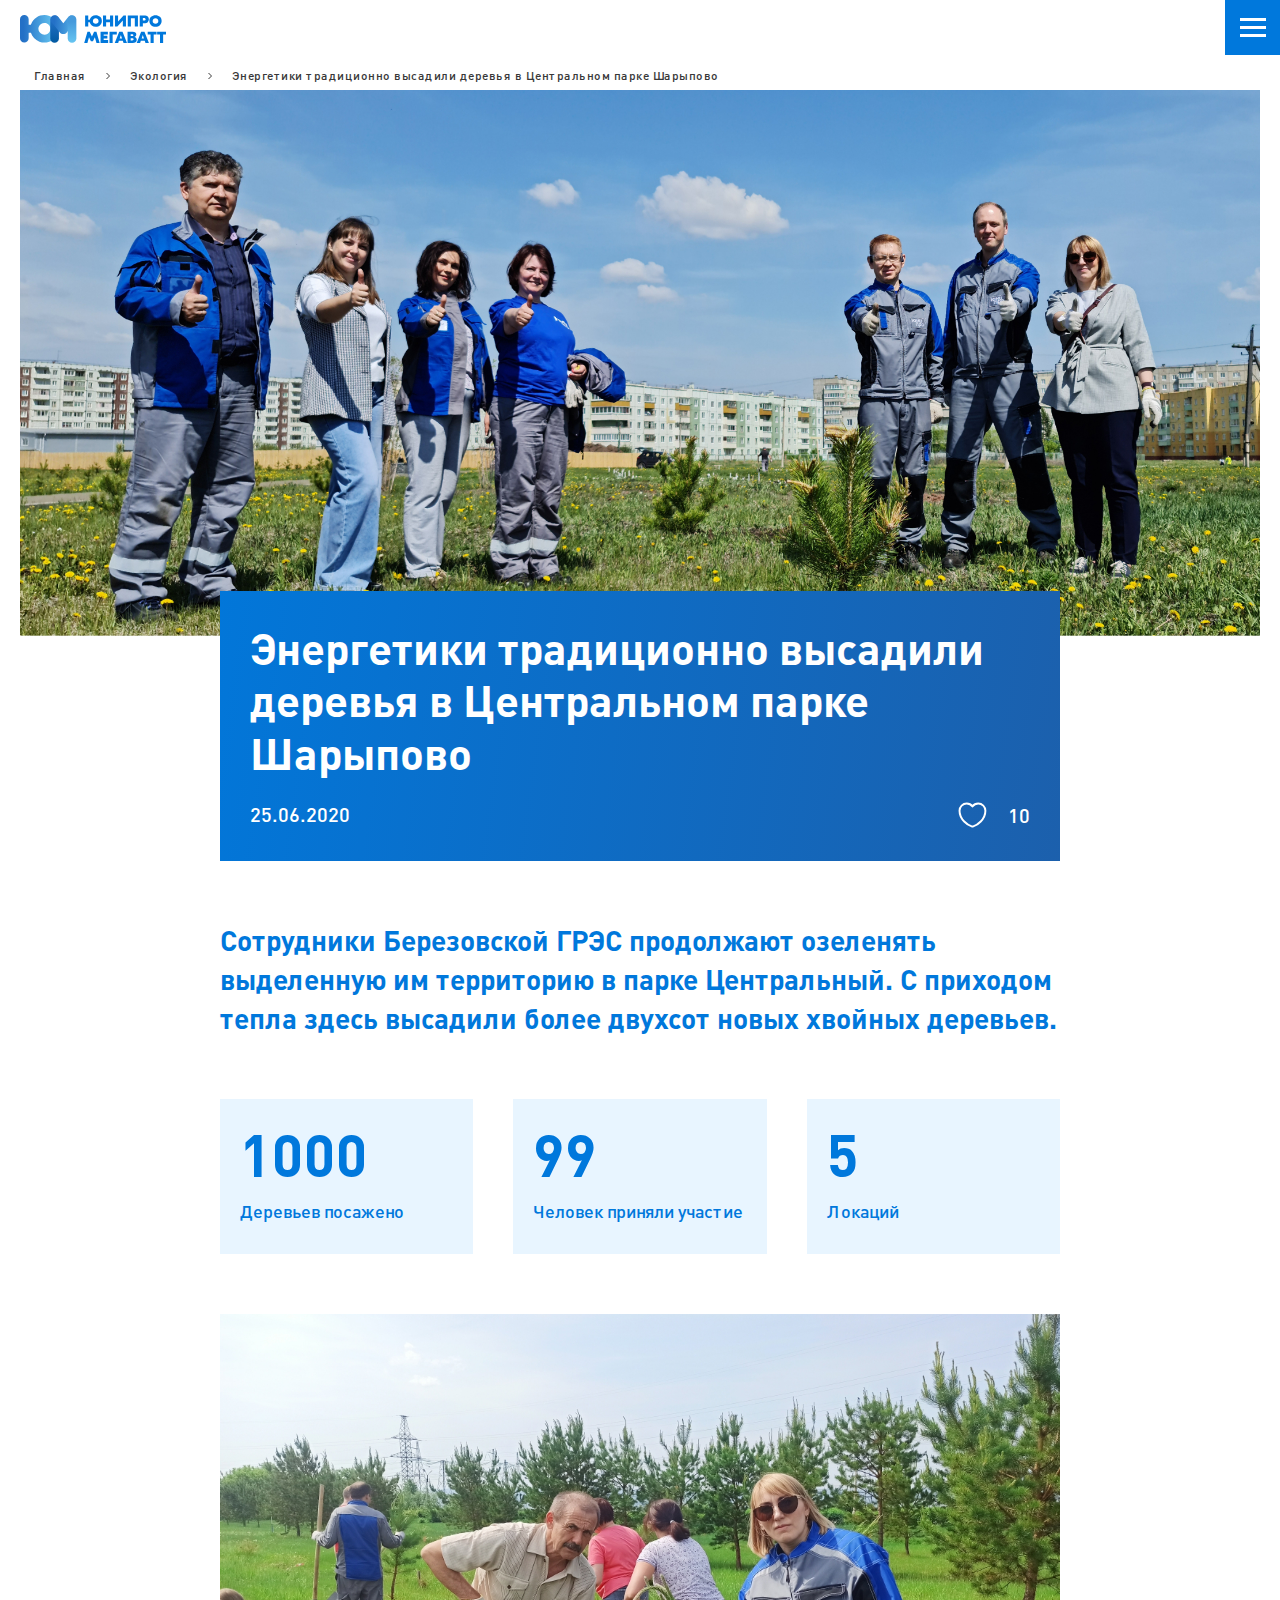
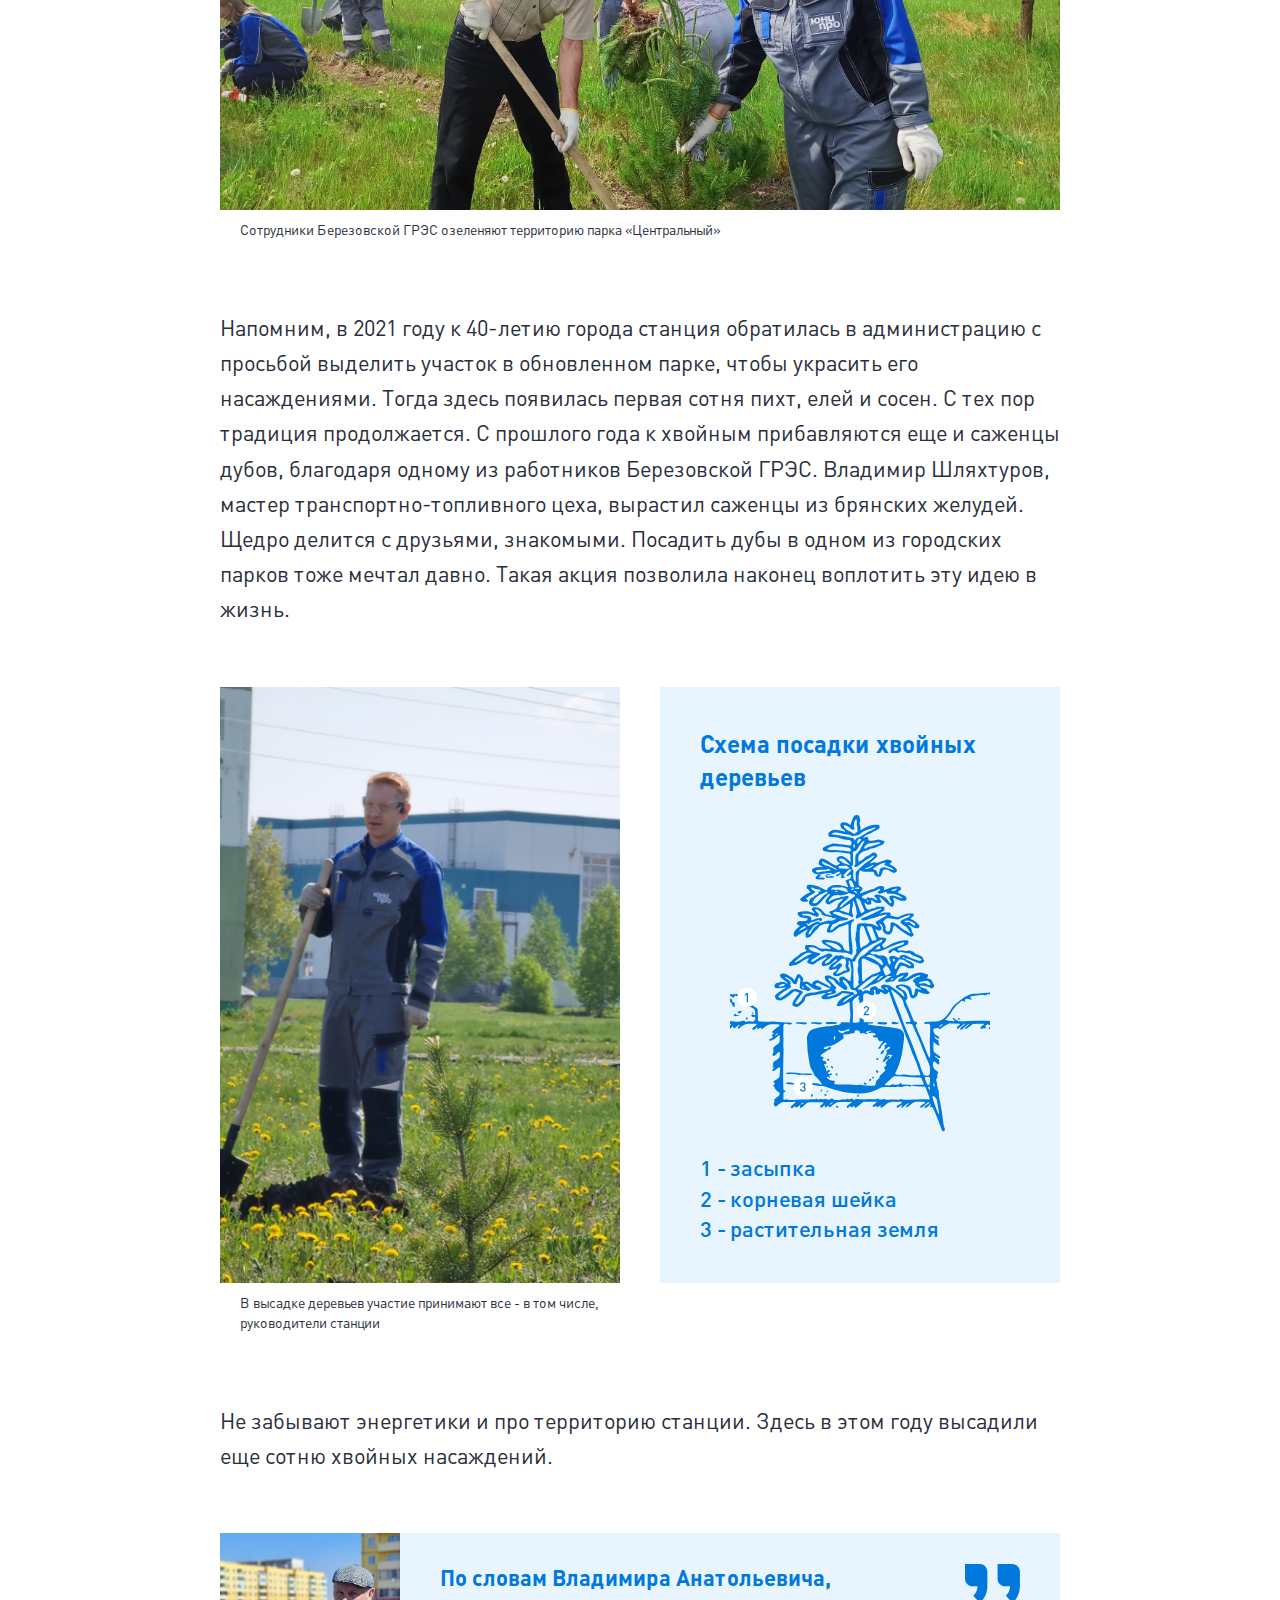
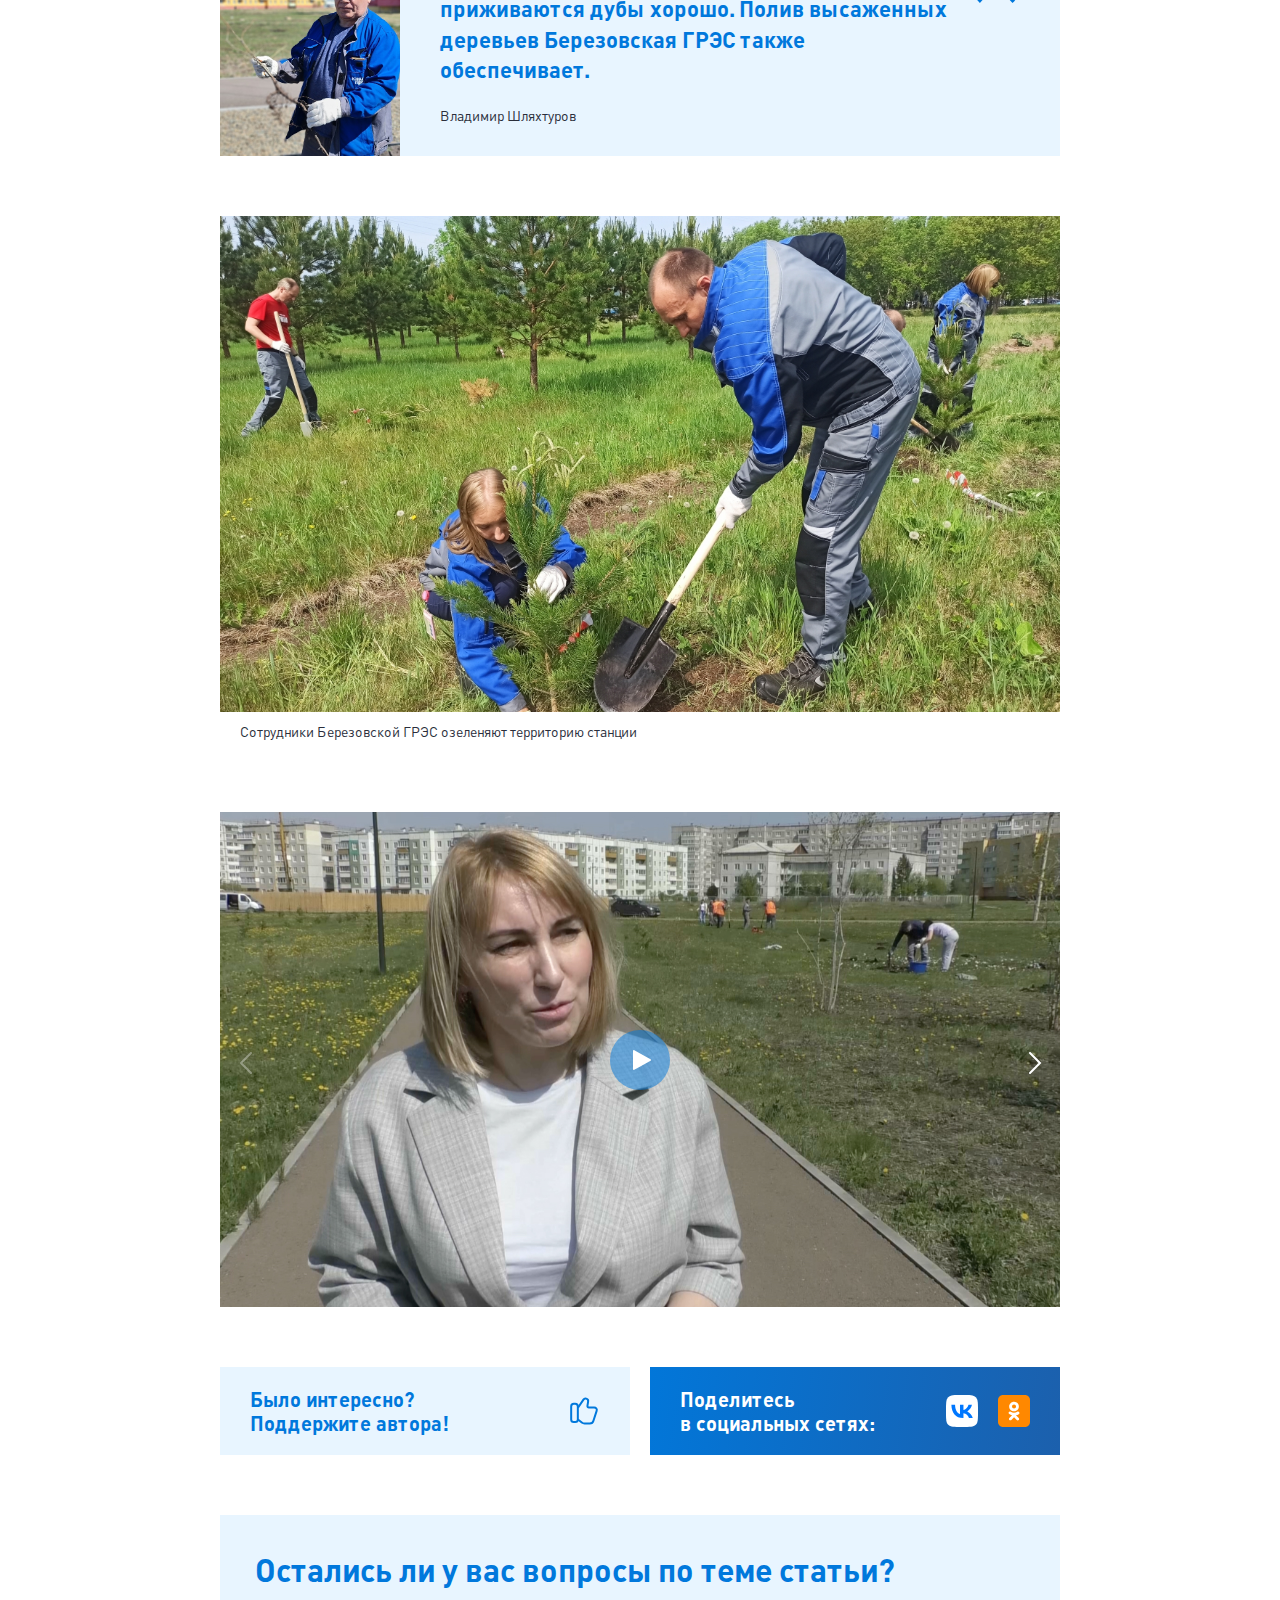
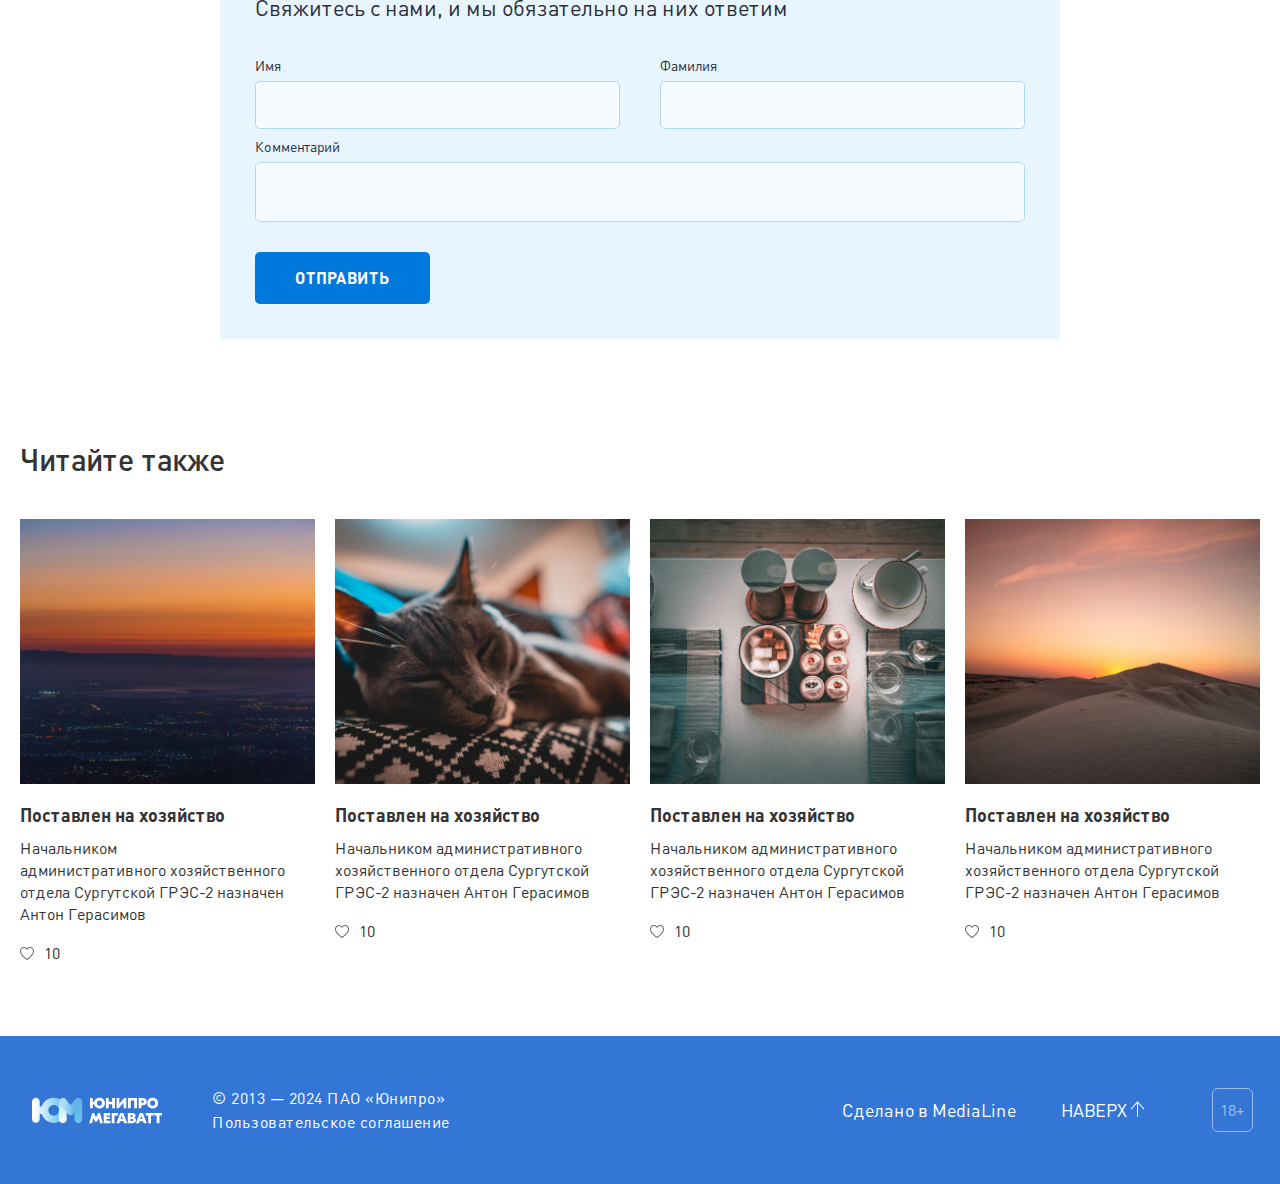
==== index_2.html @ bf5e0350 "add" ====
<!DOCTYPE html>
<html lang="ru">

<head>
    <meta charset="UTF-8">
    <meta http-equiv="X-UA-Compatible" content="IE=edge">
    <meta name="viewport" content="width=device-width, initial-scale=1.0,user-scalable=0, maximum-scale=1">
    <meta name="description" content="" />
    <meta name="keywords" content="" />
    <title>Статья</title>
    <!-- Favicons -->
    <link rel="apple-touch-icon" sizes="180x180" href="./img/favicon/apple-touch-icon.png">
    <link rel="icon" type="image/png" sizes="32x32" href="./img/favicon/favicon-32x32.png">
    <link rel="icon" type="image/png" sizes="194x194" href="./img/favicon/favicon-194x194.png">
    <link rel="icon" type="image/png" sizes="192x192" href="./img/favicon/android-chrome-192x192.png">
    <link rel="icon" type="image/png" sizes="16x16" href="./img/favicon/favicon-16x16.png">
    <link rel="manifest" href="./img/favicon/site.webmanifest">
    <link rel="mask-icon" href="./img/favicon/safari-pinned-tab.svg" color="#0078dc">
    <meta name="apple-mobile-web-app-title" content="Юни Про">
    <meta name="application-name" content="Юни Про">
    <meta name="msapplication-TileColor" content="#0078dc">
    <meta name="msapplication-TileImage" content="./img/favicon/mstile-144x144.png">
    <meta name="theme-color" content="#0078dc">

    <!-- шрифты -->
    <link rel="preload" href="./fonts/DINPro-Regular.woff2" as="font" type="font/woff2" crossorigin="anonymous">
    <link rel="preload" href="./fonts/DINPro-Medium.woff2" as="font" type="font/woff2" crossorigin="anonymous">
    <link rel="preload" href="./fonts/DINPro-Bold.woff2" as="font" type="font/woff2" crossorigin="anonymous">
    <link rel="preload" href="./fonts/DINPro-Light.woff2" as="font" type="font/woff2" crossorigin="anonymous">
    <link rel="stylesheet" href="vendors/fancybox/fancybox.css">
    <link rel="stylesheet" href="vendors/swiper/swiper-bundle.min.css">
    <link rel="stylesheet" href="css/common2.css">
</head>

<body>
    <header>
        <div class="container header-container">
            <div class="header__wrapper">
                <a href="javascript:void(0)" class="header__logo">
                    <img src="img/heder-logo.svg" alt="">
                </a>
                <nav class="header-nav">
                    <a href="javascript:void(0)" class="header-nav__link">Производство</a>
                    <a href="javascript:void(0)" class="header-nav__link">Люди</a>
                    <a href="javascript:void(0)" class="header-nav__link">Безопасность</a>
                    <a href="javascript:void(0)" class="header-nav__link">Экология</a>
                    <a href="javascript:void(0)" class="header-nav__link">Благотворительность</a>
                    <a href="javascript:void(0)" class="header-nav__link">Видео</a>
                    <a href="javascript:void(0)" class="header-nav__link">Ещё</a>
                </nav>
                <div class="header__btns">
                    <div class="header__btn">
                        <svg width="24" height="24" viewBox="0 0 24 24" fill="none" xmlns="http://www.w3.org/2000/svg">
                            <path fill-rule="evenodd" clip-rule="evenodd"
                                d="M0 9.99396C0 4.48629 4.48628 0 9.99395 0C15.5016 0 19.9879 4.48628 19.9879 9.99395C19.9879 12.389 19.1374 14.5886 17.7256 16.3124L23.6927 22.2795C23.9538 22.5302 24.059 22.9024 23.9677 23.2526C23.8764 23.6028 23.6028 23.8764 23.2526 23.9677C22.9024 24.059 22.5302 23.9538 22.2795 23.6927L16.3124 17.7256C14.5886 19.1374 12.389 19.9879 9.99395 19.9879C4.48628 19.9879 0 15.5016 0 9.99396ZM17.9891 9.99396C17.9891 5.56651 14.4214 1.99879 9.99395 1.99879C5.56651 1.99879 1.99879 5.56651 1.99879 9.99396C1.99879 14.4214 5.56651 17.9891 9.99395 17.9891C14.4214 17.9891 17.9891 14.4214 17.9891 9.99396Z"
                                fill="white" />
                        </svg>
                    </div>
                    <div class="header__btn">
                        <svg width="22" height="23" viewBox="0 0 22 23" fill="none" xmlns="http://www.w3.org/2000/svg">
                            <path fill-rule="evenodd" clip-rule="evenodd"
                                d="M5.0007 6C5.0007 2.686 7.68682 0 11.001 0C14.3151 0 17.0013 2.686 17.0013 6V7C17.0013 10.314 14.3151 13 11.001 13C7.68682 13 5.0007 10.314 5.0007 7V6ZM0.373536 20.0898C1.8526 18.1668 6.99284 16 10.999 16C15.0052 16 20.1474 18.1678 21.6265 20.0898C22.5405 21.2788 21.6704 23 20.1713 23H1.82868C0.329612 23 -0.540507 21.2788 0.373536 20.0898Z"
                                fill="white" />
                        </svg>
                    </div>
                    <div class="mobile-btn"></div>
                </div>
            </div>
        </div>
    </header>
    <main>
        <section>
            <div class='article_head'>
                <div class='container'>
                    <ul class="breadcrumb aos-init" data-aos="fade-down">
                        <li class="breadcrumb_item">
                            <a href="/" class="breadcrumb_link">Главная</a>
                            <span class="breadcrumb_pipe"></span>
                        </li>
                        <li class="breadcrumb_item">
                            <a href="/" class="breadcrumb_link">Экология</a>
                            <span class="breadcrumb_pipe"></span>
                        </li>
                        <li class="breadcrumb_item">
                            <span class="breadcrumb_link">Энергетики традиционно высадили деревья в Центральном парке
                                Шарыпово</span>
                        </li>
                    </ul>
                    <div class='article_head_bg'><img src="img/article_head.jpg" alt=""></div>

                </div>
            </div>
        </section>
        <div class='container'>
            <div class='article_block'>
                <div class='article_block_title article_block_item'>
                    <h1>Энергетики традиционно высадили деревья в Центральном парке Шарыпово</h1>
                    <div class='article_block_title_bottom'>
                        <span class='date'>25.06.2020</span>
                        <div class='likes_block'>
                            <img src="img/heart.svg" alt="">
                            10
                        </div>
                    </div>
                </div>
                <div class='subtitle article_block_item'>
                    <p>
                        Сотрудники Березовской ГРЭС продолжают озеленять выделенную им территорию в
                        парке Центральный. С приходом тепла здесь высадили более двухсот новых хвойных деревьев.
                    </p>
                </div>
                <div class='blue_block_numbers article_block_item'>
                    <div class='blue_block'>
                        <span class='number'>1000</span>
                        <span class='title'>Деревьев посажено</span>
                    </div>
                    <div class='blue_block'>
                        <span class='number'>99</span>
                        <span class='title'>Человек приняли участие</span>
                    </div>
                    <div class='blue_block'>
                        <span class='number'>5</span>
                        <span class='title'>Локаций</span>
                    </div>
                </div>
                <div class='img_block article_block_item'>
                    <div class='img'><img src="img/img_1.jpg" alt=""></div>
                    <div class='text '>Сотрудники Березовской ГРЭС озеленяют территорию парка «Центральный»</div>
                </div>
                <p>Напомним, в 2021 году к 40-летию города станция обратилась в администрацию с просьбой выделить
                    участок в обновленном парке, чтобы украсить его насаждениями. Тогда здесь появилась первая сотня
                    пихт, елей и сосен. С тех пор традиция продолжается. С прошлого года к хвойным прибавляются еще
                    и саженцы дубов, благодаря одному из работников Березовской ГРЭС. Владимир Шляхтуров, мастер
                    транспортно-топливного цеха, вырастил саженцы из брянских желудей. Щедро делится с друзьями,
                    знакомыми. Посадить дубы в одном из городских парков тоже мечтал давно. Такая акция позволила
                    наконец воплотить эту идею в жизнь.
                </p>
                <div class='imgs_block article_block_item'>
                    <div class='imgs_block_item'>
                        <div class='img'><img src="img/img_2.jpg" alt=""></div>
                        <div class='text '>В высадке деревьев участие принимают все - в том числе, руководители
                            станции
                        </div>
                    </div>
                    <div class='imgs_block_item'>
                        <div class='blue_block_img_wrapper'>
                            <div class='blue_block blue_block_img'>
                                <span class='title'>Схема посадки хвойных деревьев</span>
                                <img src="img/Layer_1.svg" alt="">
                                <div class='text'>1 - засыпка<br>2 - корневая шейка<br>3 - растительная земля</div>
                            </div>
                        </div>
                    </div>
                </div>
                <p>
                    Не забывают энергетики и про территорию станции. Здесь в этом году высадили еще сотню хвойных
                    насаждений. 
                </p>
                <blockquote class="quote article_block_item">
                    <img src="img/img_3.jpg" alt="">
                    <div class='quote_block'>
                        <div class='title'>
                            По словам Владимира Анатольевича, приживаются дубы хорошо. Полив высаженных деревьев
                            Березовская
                            ГРЭС также обеспечивает.
                        </div>
                        <div class='text'>
                            <img src="img/img_3.jpg" alt="">
                            Владимир Шляхтуров
                        </div>
                    </div>
                </blockquote>
                <div class='img_block article_block_item'>
                    <div class='img'><img src="img/img_4.jpg" alt=""></div>
                    <div class='text '>Сотрудники Березовской ГРЭС озеленяют территорию станции</div>
                </div>
                <div class='swiper slider_gallery article_block_item'>
                    <div class='swiper-wrapper'>
                        <a class='swiper-slide video_slide' href="img/img_5.jpg" data-fancybox="slider_1">
                            <div class='video_block'>
                                <div class='img'><img src="img/img_5.jpg" alt=""></div>
                            </div>
                        </a>
                        <a class='swiper-slide' href="img/img_6.jpg" data-fancybox="slider_1">
                            <div class='video_block'>
                                <div class='img'><img src="img/img_6.jpg" alt=""></div>
                            </div>
                        </a>
                        <a class='swiper-slide' href="img/img_7.jpg" data-fancybox="slider_1">
                            <div class='video_block'>
                                <div class='img'><img src="img/img_7.jpg" alt=""></div>
                            </div>
                        </a>
                    </div>
                    <div class='swiper-button-prev'></div>
                    <div class='swiper-button-next'></div>
                </div>
                <div class='article_info article_block_item'>
                    <div class='article_info_col'>
                        <div class='article_info_like'>
                            <div class='article_info_like_one article_info_item'>
                                <div>Было интересно? <br> Поддержите автора!</div>
                                <div class='article_info_item_imgs'>
                                    <img src="img/like.svg" alt="">
                                </div>
                            </div>
                            <div class='article_info_like_two article_info_item'>
                                <div>Спасибо!</div>
                                <div class='article_info_item_imgs'>
                                    <img src="img/like_2.svg" alt="">
                                </div>
                            </div>
                        </div>
                    </div>
                    <div class='article_info_col'>
                        <div class='article_info_item article_info_share'>
                            <div>Поделитесь<br> в социальных сетях:</div>
                            <div class='article_info_item_imgs'>
                                <a href="#"><img src="img/vk.svg" alt=""></a>
                                <a href="#"><img src="img/ok.svg" alt=""></a>
                            </div>
                        </div>
                    </div>
                </div>
                <div class='article_block_item'>
                    <form action="#" class='form'>
                        <div class='form_title_wrapper'>
                            <div class='form_title'>
                                Остались ли у вас вопросы по теме статьи?
                            </div>
                            <div class='form_subtitle'>Свяжитесь с нами, и мы обязательно на них ответим</div>
                        </div>
                        <div class='form_input_row'>
                            <label class="form_input_group">
                                <span class="form_input_wrapper">
                                    <span>Имя</span>
                                    <input type="text" name="name" class="form_input">
                                </span>
                            </label>
                            <label class="form_input_group">
                                <span class="form_input_wrapper">
                                    <span>Фамилия</span>
                                    <input type="text" name="name" class="form_input">
                                </span>
                            </label>
                        </div>
                        <label class="form_input_group">
                            <span class="form_input_wrapper">
                                <span>Комментарий</span>
                                <textarea name="message" class="form_input form_textarea"></textarea>
                            </span>
                        </label>
                        <button class='btn'>Отправить</button>
                    </form>
                </div>
            </div>
        </div>
        <section class="read-more-section">
            <div class="container">
                <h4 class="read-more-section__title">Читайте также</h4>
                <ul class="read-more__list">
                    <li class="read-more__list-col">
                        <a href="javascript:void(0)" class="read-more__list-item">
                            <div class="list-item__image">
                                <img src="img/Rectangle.jpg" alt="">
                            </div>
                            <div class="list-item__title">Поставлен на хозяйство</div>
                            <div class="list-item__descr">Начальником<br> административного хозяйственного отдела
                                Сургутской
                                ГРЭС-2 назначен Антон Герасимов</div>
                            <div class="list-item__likes">10</div>
                        </a>
                    </li>
                    <li class="read-more__list-col">
                        <a href="javascript:void(0)" class="read-more__list-item">
                            <div class="list-item__image">
                                <img src="img/Rectangle2.jpg" alt="">
                            </div>
                            <div class="list-item__title">Поставлен на хозяйство</div>
                            <div class="list-item__descr">Начальником административного хозяйственного отдела Сургутской
                                ГРЭС-2 назначен Антон Герасимов </div>
                            <div class="list-item__likes">10</div>
                        </a>
                    </li>
                    <li class="read-more__list-col">
                        <a href="javascript:void(0)" class="read-more__list-item">
                            <div class="list-item__image">
                                <img src="img/Rectangle3.jpg" alt="">
                            </div>
                            <div class="list-item__title">Поставлен на хозяйство</div>
                            <div class="list-item__descr">Начальником административного хозяйственного отдела Сургутской
                                ГРЭС-2 назначен Антон Герасимов</div>
                            <div class="list-item__likes">10</div>
                        </a>
                    </li>
                    <li class="read-more__list-col">
                        <a href="javascript:void(0)" class="read-more__list-item">
                            <div class="list-item__image">
                                <img src="img/Rectangle4.jpg" alt="">
                            </div>
                            <div class="list-item__title">Поставлен на хозяйство</div>
                            <div class="list-item__descr">Начальником административного хозяйственного отдела Сургутской
                                ГРЭС-2 назначен Антон Герасимов</div>
                            <div class="list-item__likes">10</div>
                        </a>
                    </li>
                </ul>
            </div>
        </section>
    </main>

    <footer class="footer">
        <div class="container">
            <div class="footer__wrapper">
                <a href="#" class="footer__logo">
                    <img src="img/footer-logo.svg" alt="">
                </a>
                <div class="footer__text">
                    © 2013 — 2024 ПАО «Юнипро» <a href="javascript:void(0)">Пользовательское соглашение</a>
                </div>
                <div class="footer__dev">Сделано в MediaLine</div>
                <div class="footer__to-top" id="to-top">
                    НАВЕРХ
                    <svg width="13" height="16" viewBox="0 0 13 16" fill="none" xmlns="http://www.w3.org/2000/svg">
                        <path d="M0 7.25V8.75L6 2.25V15.75H7V2.25L13 8.75V7.25L6.5 0.25L0 7.25Z" fill="white" />
                    </svg>
                </div>
                <div class="footer__box">18+</div>
            </div>
        </div>
    </footer>
</body>
<script src="./vendors/jquery/jquery-3.5.1.min.js"></script>
<script src="./vendors/fancybox/fancybox.umd.js"></script>
<script src="./vendors/swiper/swiper-bundle.min.js"></script>
<script src="./js/common.js"></script>

</html>
---- css/common2.css ----
*,
*:focus,
*:active {
  -webkit-tap-highlight-color: rgba(0, 0, 0, 0);
  box-sizing: border-box;
  outline: none;
}

body {
  display: flex;
  flex-direction: column;
  min-height: 100%;
  font-family: DINPro;
  font-size: 18px;
  font-weight: 400;
  -webkit-font-smoothing: antialiased;
  -moz-osx-font-smoothing: grayscale;
  margin: 0;
  padding: 0;
  background-color: #fff;
}

@font-face {
  font-family: DINPro;
  font-display: swap;
  src: url(../fonts/DINPro-Light.woff2) format("woff2"), url(../fonts/DINPro-Light.woff) format("woff");
  font-weight: 300;
  font-style: normal;
}
@font-face {
  font-family: DINPro;
  font-display: swap;
  src: url(../fonts/DINPro-Medium.woff2) format("woff2"), url(../fonts/DINPro-Medium.woff) format("woff");
  font-weight: 500;
  font-style: normal;
}
@font-face {
  font-family: DINPro;
  font-display: swap;
  src: url(../fonts/DINPro-Regular.woff2) format("woff2"), url(../fonts/DINPro-Regular.woff) format("woff");
  font-weight: 400;
  font-style: normal;
}
@font-face {
  font-family: DINPro;
  font-display: swap;
  src: url(../fonts/DINPro-Bold.woff2) format("woff2"), url(../fonts/DINPro-Bold.woff) format("woff");
  font-weight: 700;
  font-style: normal;
}
blockquote,
body,
dd,
dl,
figcaption,
figure,
h1,
h2,
h3,
h4,
h5,
h6 p,
li {
  margin: 0;
}

a {
  display: block;
  text-decoration: none;
}

body {
  min-height: 100vh;
  scroll-behavior: smooth;
  text-rendering: optimizeSpeed;
}

ol[class],
ul[class] {
  list-style: none;
}

a:not([class]) {
  -webkit-text-decoration-skip: ink;
  text-decoration-skip-ink: auto;
}

img {
  max-width: 100%;
  display: block;
}

article > * + * {
  margin-top: 1em;
}

button,
input,
select,
textarea {
  font: inherit;
}

:root {
  --swiper-theme-color: #007aff;
  --border_radius: 0;
}

.container {
  width: 100%;
  flex: 0 0 auto;
  position: relative;
  max-width: 1320px;
  margin: 0 auto;
  padding: 0 20px;
}

.container._small {
  max-width: 960px;
}

@media screen and (max-width: 380px) {
  .container {
    padding: 0 10px;
  }
}
.header__wrapper {
  width: 100%;
  display: flex;
  align-items: center;
  padding: 20px 0;
}

.header__logo {
  width: 200px;
  height: 40px;
  margin-right: 35px;
  flex-shrink: 0;
}

.header-nav {
  display: flex;
}

.header-nav__link {
  margin-right: 15px;
  text-transform: uppercase;
  color: #333;
  letter-spacing: 0.5px;
  font-weight: 600;
  font-size: 16px;
}

.header__btns {
  background-color: #0078dc;
  margin-top: -20px;
  margin-bottom: -20px;
  display: flex;
  align-items: center;
  justify-content: space-between;
  width: 164px;
  flex-shrink: 0;
  margin-left: auto;
  height: 80px;
}

.header__btn {
  cursor: pointer;
  width: 50%;
  display: flex;
  align-items: center;
  justify-content: center;
}

.header-container {
  max-width: 1440px;
  padding: 0 0 0 44px;
}

.mobile-btn {
  display: none;
}

@media (max-width: 1280px) {
  .header-nav {
    display: none;
  }
  .header__btn {
    display: none;
  }
  .header__btns {
    width: 80px;
  }
  .header__logo {
    width: 146px;
    height: 26px;
  }
  .header__wrapper {
    padding: 13px 0;
  }
  .header__btns {
    margin-top: -13px;
    margin-bottom: -13px;
    height: 55px;
    width: 55px;
  }
  .mobile-btn {
    cursor: pointer;
    width: 100%;
    height: 100%;
    display: block;
    background-position: center;
    background-repeat: no-repeat;
    background-image: url("data:image/svg+xml;charset=UTF-8,%3csvg width='26' height='19' viewBox='0 0 26 19' fill='none' xmlns='http://www.w3.org/2000/svg'%3e%3crect width='26' height='3' fill='white'/%3e%3crect y='8' width='26' height='3' fill='white'/%3e%3crect y='16' width='26' height='3' fill='white'/%3e%3c/svg%3e ");
  }
}
.footer {
  background: #3376d5;
  padding: 50px 0;
  margin-top: 57px;
}
.footer .container {
  padding: 0 27px 0 32px;
}

.footer .footer__wrapper {
  width: 100%;
  display: flex;
  align-items: center;
  color: #fff;
}

.footer .footer__btn {
  cursor: pointer;
  line-height: 100%;
  background-color: transparent;
  border: 1px solid #fff;
  border-radius: 26px;
  color: #fff;
  padding: 18px 40px;
  font-weight: 700;
  font-size: 16px;
}

.footer .footer__to-top {
  cursor: pointer;
  display: block;
  gap: 8px;
}

.footer .footer__box {
  font-size: 16px;
  line-height: 100%;
  padding: 13px 7px;
  border: 1px solid #fff;
  border-radius: 6px;
  color: #fff;
  display: flex;
  align-items: center;
  justify-content: center;
  opacity: 0.5;
}

.footer .footer__text {
  color: #fff;
  font-size: 16px;
  font-style: normal;
  font-weight: 400;
  line-height: 24px;
  letter-spacing: 0.5px;
}

.footer .footer__text a {
  color: #fff;
}

@media screen and (min-width: 993px) {
  .footer .footer__box {
    margin-left: 68px;
  }
  .footer .footer__to-top {
    margin-left: 45px;
  }
  .footer__logo {
    margin-right: 50px;
  }
  .footer__dev {
    margin-left: auto;
  }
}
@media (max-width: 992px) {
  .footer .footer__wrapper {
    flex-direction: column;
    gap: 20px;
    text-align: center;
    justify-content: flex-start;
  }
}
.article_head {
  position: relative;
}

.article_head_bg {
  height: 0;
  overflow: hidden;
  padding-bottom: clamp(300px, 44%, 631px);
  position: relative;
}
.article_head_bg img {
  display: block;
  position: absolute;
  top: 0;
  left: 0;
  bottom: 0;
  right: 0;
  width: 100%;
  height: 100%;
  -o-object-fit: cover;
     object-fit: cover;
}

.breadcrumb {
  display: flex;
  flex-wrap: wrap;
  width: -moz-fit-content;
  width: fit-content;
  z-index: 1;
  position: relative;
  padding: 4px 14px 6px;
  margin: 9px 0 0;
}

.breadcrumb_item {
  display: flex;
  align-items: center;
}

.breadcrumb_link {
  color: #383838;
  font-size: 12px;
  font-style: normal;
  font-weight: 500;
  line-height: 12px;
  letter-spacing: 0.5px;
  padding: 2px 0;
}

.breadcrumb_pipe {
  font-size: 16px;
  font-weight: 400;
  line-height: 115%;
  background-position: center;
  background-repeat: no-repeat;
  width: 4px;
  height: 6px;
  margin: 0 20px;
  background-image: url("data:image/svg+xml;charset=UTF-8,%3csvg width='5' height='8' viewBox='0 0 5 8' fill='none' xmlns='http://www.w3.org/2000/svg'%3e%3cpath d='M1 1L4 4L1 7' stroke='%23383838'/%3e%3c/svg%3e ");
}

.article_block {
  color: #2A2E3B;
  font-size: 22px;
  font-style: normal;
  font-weight: 400;
  line-height: 160%;
  margin-top: -45px;
  max-width: 840px;
  margin-left: auto;
  margin-right: auto;
}
.article_block p {
  margin-bottom: 60px;
  margin-top: 60px;
}

.article_block_item {
  margin-bottom: 60px;
  margin-top: 60px;
}

h1 {
  color: #FFF;
  font-size: 44px;
  font-style: normal;
  font-weight: 700;
  line-height: 120%;
  margin-bottom: 20px;
}

.subtitle {
  color: #0078DC;
  font-size: 28px;
  font-style: normal;
  font-weight: 700;
  line-height: 140%;
}

.article_block_title {
  margin-top: 0 !important;
  border-radius: var(--border_radius);
  background: linear-gradient(98deg, #0078DC -6.68%, #25589D 134.98%);
  padding: 40px;
  color: #fff;
}

.likes_block {
  display: flex;
  align-items: center;
  gap: 20px;
  font-size: 20px;
  font-style: normal;
  font-weight: 500;
  line-height: 150%;
}
.likes_block img {
  width: 32px;
  height: 32px;
}

.article_block_title_bottom {
  display: flex;
  flex-wrap: wrap;
  justify-content: space-between;
}
.article_block_title_bottom .date {
  font-size: 20px;
  font-style: normal;
  font-weight: 500;
  line-height: 150%;
}

.img_block .img,
.imgs_block_item .img,
.video_block .img {
  border-radius: var(--border_radius);
  overflow: hidden;
  height: 0;
  position: relative;
}
.img_block .img img,
.imgs_block_item .img img,
.video_block .img img {
  display: block;
  position: absolute;
  top: 0;
  left: 0;
  bottom: 0;
  right: 0;
  width: 100%;
  height: 100%;
  -o-object-fit: cover;
     object-fit: cover;
}
.img_block .text,
.imgs_block_item .text,
.video_block .text {
  font-size: 14px;
  font-style: normal;
  font-weight: 400;
  line-height: 20px;
  padding: 10px 20px;
}

.img_block .img {
  padding-bottom: 59%;
}

.quote {
  display: flex;
  background: #E8F5FF;
}
.quote img {
  width: 180px;
  -o-object-fit: cover;
     object-fit: cover;
}

.quote_block {
  position: relative;
  padding: 30px 108px 30px 40px;
}
.quote_block .title {
  color: #0078DC;
  font-size: 22px;
  font-style: normal;
  font-weight: 700;
  line-height: 140%;
}
.quote_block .text {
  font-size: 14px;
  font-style: normal;
  font-weight: 400;
  line-height: 20px;
  margin-top: 20px;
}
.quote_block .text img {
  display: none;
}
.quote_block:after {
  flex: 0 0 auto;
  width: 55px;
  height: 40px;
  content: "";
  display: block;
  position: absolute;
  top: 30px;
  right: 40px;
  background-repeat: no-repeat;
  background-position: center;
  background-image: url("data:image/svg+xml;charset=UTF-8,%3csvg width='55' height='39' viewBox='0 0 55 39' fill='none' xmlns='http://www.w3.org/2000/svg'%3e%3cpath fill-rule='evenodd' clip-rule='evenodd' d='M14.77 0H0V14.77C0 18.9532 3.39116 22.3444 7.57436 22.3444H12.494C12.494 22.5762 12.4876 22.8086 12.4746 23.0413C12.2901 26.3498 10.7988 29.4494 8.32884 31.6583L14.8954 39.0007C19.3126 35.0503 21.9796 29.5068 22.3097 23.5899C22.3338 23.1571 22.3453 22.7249 22.3444 22.2938V7.57436C22.3444 3.39116 18.9532 0 14.77 0Z' fill='%230078DC'/%3e%3cpath fill-rule='evenodd' clip-rule='evenodd' d='M47.3403 0H32.5703V14.77C32.5703 18.9532 35.9615 22.3444 40.1447 22.3444H45.0643C45.0643 22.5762 45.0579 22.8086 45.0449 23.0413C44.8604 26.3498 43.3691 29.4494 40.8991 31.6583L47.4657 39.0007C51.8829 35.0503 54.55 29.5068 54.88 23.5899C54.9042 23.1571 54.9157 22.7249 54.9147 22.2938V7.57436C54.9147 3.39116 51.5235 0 47.3403 0Z' fill='%230078DC'/%3e%3c/svg%3e ");
}

.imgs_block {
  display: flex;
  flex-wrap: wrap;
  margin-left: -20px;
  margin-right: -20px;
}

.imgs_block_item {
  width: 50%;
  padding-left: 20px;
  padding-right: 20px;
  border-radius: var(--border_radius);
}
.imgs_block_item .img {
  padding-bottom: 149%;
}

.video_block .img {
  padding-bottom: 59%;
}

.article_info {
  display: flex;
  flex-wrap: wrap;
  margin-left: -20px;
  margin-right: -20px;
}

.article_info_col {
  width: 50%;
  padding-left: 20px;
  padding-right: 20px;
}

.article_info_item {
  border-radius: var(--border_radius);
  font-size: 20px;
  font-style: normal;
  font-weight: 700;
  line-height: 120%;
  display: flex;
  align-items: center;
  justify-content: space-between;
  padding: 20px 30px;
}

.article_info_item_imgs {
  display: flex;
  align-items: center;
  gap: 20px;
  flex: 0 0 auto;
}
.article_info_item_imgs img {
  width: 32px;
  height: 32px;
  flex: 0 0 auto;
}

.article_info_item {
  min-height: 88px;
}

.article_info_like {
  display: block;
}
.article_info_like > div {
  background: #E8F5FF;
  color: #0078DC;
  width: 100%;
  display: flex;
  align-items: center;
  justify-content: space-between;
}
.article_info_like .article_info_like_two {
  display: none;
}
.article_info_like.active .article_info_like_one {
  display: none;
}
.article_info_like.active .article_info_like_two {
  display: flex;
}

.article_info_share {
  background: linear-gradient(98deg, #0078DC -6.68%, #25589D 134.98%), #0078DC;
  color: #fff;
}

.form {
  border-radius: var(--border_radius);
  background: #E8F5FF;
  padding: 35px;
}

.form_title_wrapper {
  margin-bottom: 30px;
}

.form_title {
  color: #0078DC;
  font-size: 32px;
  font-style: normal;
  font-weight: 700;
  line-height: 40px;
}

.form_subtitle {
  font-size: 22px;
  font-style: normal;
  font-weight: 400;
  line-height: 160%;
  /* 35.2px */
}

.form_input_row {
  display: flex;
  flex-wrap: wrap;
  gap: 40px;
}
.form_input_row .form_input_group {
  width: calc(50% - 20px);
}

.form_input_group {
  margin-bottom: 8px;
}

.form_input_wrapper {
  display: flex;
  flex-direction: column;
}
.form_input_wrapper span {
  font-size: 14px;
  font-style: normal;
  font-weight: 400;
  line-height: 20px;
  display: block;
  margin-bottom: 5px;
}

.form_input {
  border-radius: 5px;
  border: 1px solid #B2D7F5;
  background: #F6FBFF;
  height: 48px;
  padding: 10px 20px;
  font-size: 16px;
}

.form_textarea {
  resize: none;
  height: 60px;
}

.btn {
  display: inline-flex;
  align-items: center;
  justify-content: center;
  text-align: center;
  padding: 18px 40px;
  color: #FFF;
  font-size: 16px;
  font-style: normal;
  font-weight: 700;
  line-height: 16px;
  letter-spacing: 0.5px;
  text-transform: uppercase;
  margin: 0;
  cursor: pointer;
  transition: all 0.2s ease;
  border-radius: 5px;
  background: #0078DC;
  position: relative;
  font-weight: 600;
  border: none;
}

.form .btn {
  margin-top: 30px;
}

.read-more-section {
  padding-top: 40px;
}

.read-more-section__title {
  margin-bottom: 40px;
  color: #333;
  font-size: 30px;
  font-style: normal;
  font-weight: 500;
  line-height: 40px;
}

.read-more__list {
  flex-wrap: wrap;
  margin-right: -20px;
  margin-left: -20px;
  display: flex;
  padding: 0;
}

.read-more__list-col {
  width: 25%;
  padding-left: 20px;
  padding-right: 20px;
}

.read-more__list-item {
  width: 100%;
  color: #333;
  display: block;
}

.list-item__image {
  width: 100%;
  height: 0;
  margin-bottom: 20px;
  position: relative;
  padding-bottom: 90%;
  overflow: hidden;
  border-radius: var(--border_radius);
}
.list-item__image img {
  display: block;
  position: absolute;
  top: 0;
  left: 0;
  bottom: 0;
  right: 0;
  width: 100%;
  height: 100%;
  -o-object-fit: cover;
     object-fit: cover;
}

.list-item__title {
  font-size: 18px;
  margin-bottom: 10px;
  font-weight: 700;
}

.read-more-section .list-item__descr {
  font-size: 16px;
  font-style: normal;
  font-weight: 400;
  line-height: 22px;
  margin-bottom: 20px;
}

.read-more-section .list-item__likes {
  display: flex;
  align-items: center;
  font-size: 16px;
  font-style: normal;
  font-weight: 400;
  line-height: 16px;
}

.list-item__likes:before {
  display: block;
  content: "";
  margin-right: 10px;
  position: relative;
  width: 14px;
  height: 14px;
  background-image: url("data:image/svg+xml;charset=UTF-8,%3csvg width='14' height='13' viewBox='0 0 14 13' fill='none' xmlns='http://www.w3.org/2000/svg'%3e%3cpath fill-rule='evenodd' clip-rule='evenodd' d='M0.0546884 3.59901C0.304688 1.57759 1.97266 0 4 0C5.24219 0 6.26953 0.669771 7 1.5897C7.73047 0.669771 8.75781 0 10 0C12.0312 0 13.6953 1.57759 13.9492 3.60708C13.9805 3.76847 14 3.93793 14 4.1316C14 6.49193 12.2539 8.62228 10.5898 10.2039C8.92188 11.7896 7.25781 12.8346 7.25781 12.8346L7 13L6.74219 12.8346C6.74219 12.8346 5.07813 11.7896 3.41406 10.2039C1.74609 8.62228 0 6.49193 0 4.1316C0 3.93793 0.0195312 3.76443 0.0546884 3.59901ZM6.57031 2.55804C6.04688 1.64618 5.10156 1.0329 4 1.0329C2.46484 1.0329 1.22656 2.21508 1.03906 3.74426V3.76847L1.03125 3.79268C1.01172 3.88547 1 3.99441 1 4.1316C1 5.93917 2.50391 7.94041 4.08594 9.44537C5.48222 10.7716 6.66686 11.5346 6.96604 11.7273C6.97905 11.7357 6.99039 11.743 7 11.7492C7.00957 11.743 7.02085 11.7358 7.03379 11.7274C7.33267 11.5349 8.51734 10.7719 9.91016 9.44537C11.4961 7.94041 13 5.93917 13 4.1316C13 3.99845 12.9883 3.88951 12.9688 3.79268L12.9609 3.75233C12.7773 2.21508 11.5352 1.0329 10 1.0329C8.89844 1.0329 7.95313 1.64618 7.42969 2.55804L7 3.3085L6.57031 2.55804Z' fill='%23666666'/%3e%3c/svg%3e ");
  background-repeat: no-repeat;
  background-position: center;
  background-size: contain;
}

.blue_block_numbers {
  display: flex;
  flex-wrap: wrap;
  gaP: 40px;
}
.blue_block_numbers .blue_block {
  width: calc(33.33% - 26.6666px);
  padding: 30px 20px;
}
.blue_block_numbers .blue_block .title {
  font-size: 18px;
  font-style: normal;
  font-weight: 500;
  line-height: 140%;
}
.blue_block_numbers .blue_block .number {
  font-size: 58px;
  font-style: normal;
  font-weight: 700;
  line-height: 87%;
  margin-bottom: 20px;
}

.blue_block {
  border-radius: var(--border_radius);
  background: #E8F5FF;
  color: #0078DC;
  padding: 40px;
}
.blue_block span {
  display: block;
}
.blue_block .title {
  font-size: 24px;
  font-style: normal;
  font-weight: 700;
  line-height: 140%;
}
.blue_block .text {
  font-size: 22px;
  font-style: normal;
  font-weight: 500;
  line-height: 139%;
  padding: 0;
}
.blue_block img {
  margin: 20px auto;
  max-width: 260px;
}

.blue_block_mobile {
  display: none;
}

@media screen and (min-width: 577px) {
  .blue_block_img_wrapper {
    height: 0;
    overflow: hidden;
    position: relative;
    padding-bottom: 149%;
  }
  .blue_block_img_wrapper .blue_block_img {
    display: flex;
    flex-direction: column;
    position: absolute;
    top: 0;
    left: 0;
    bottom: 0;
    right: 0;
    width: 100%;
    height: 100%;
  }
  .blue_block_img_wrapper .blue_block_img img {
    margin: auto;
    padding: 20px 0;
  }
}
@media screen and (max-width: 1300px) {
  .article_block_right {
    width: 350px;
  }
  .article_block_left {
    width: calc(100% - 350px);
  }
  .read-more__list-col {
    padding-left: 10px;
    padding-right: 10px;
  }
  .read-more__list {
    margin-left: -10px;
    margin-right: -10px;
  }
  .article_info {
    margin-left: -10px;
    margin-right: -10px;
  }
  .article_info_col {
    padding-left: 10px;
    padding-right: 10px;
  }
  .article_block_title {
    padding: 30px;
  }
}
@media screen and (max-width: 1200px) {
  .article_block_right {
    width: 300px;
  }
  .article_block_left {
    padding-right: 20px;
    width: calc(100% - 300px);
  }
  .blue_block {
    padding: 20px;
  }
  .blue_block .number {
    font-size: 70px;
  }
  h1 {
    font-size: 38px;
  }
}
@media screen and (max-width: 1280px) {
  .header-container {
    padding-left: 20px;
  }
}
@media screen and (max-width: 1100px) {
  .article_block_left {
    margin-top: -100px;
  }
  .article_block {
    flex-direction: column;
  }
  .article_block_right {
    display: none;
  }
  .article_block_left {
    padding-right: 0;
    width: 100%;
  }
  .blue_block_numbers {
    gap: 20px;
  }
  .blue_block_numbers .blue_block {
    width: calc(33.33% - 13.3333px);
  }
  .imgs_block {
    margin-left: -15px;
    margin-right: -15px;
  }
  .imgs_block_item {
    padding-left: 15px;
    padding-right: 15px;
  }
  .form_input_row {
    gap: 20px;
  }
  .form_input_row .form_input_group {
    width: calc(50% - 10px);
  }
}
@media screen and (max-width: 992px) {
  .article_info_item {
    min-height: 83px;
  }
  .imgs_block {
    margin-left: -10px;
    margin-right: -10px;
  }
  .imgs_block_item {
    padding-left: 10px;
    padding-right: 10px;
  }
  .breadcrumb_pipe {
    margin: 0 10px;
  }
  .article_block_title {
    padding: 20px;
  }
  h1 {
    font-size: 32px;
  }
  .article_block_title_bottom .date,
  .likes_block {
    font-size: 16px;
  }
  .likes_block {
    gap: 10px;
  }
  .likes_block img {
    width: 24px;
    height: 24px;
  }
  .article_block {
    font-size: 18px;
  }
  .article_block_item,
  .article_block p {
    margin-bottom: 40px;
    margin-top: 40px;
  }
  .subtitle {
    font-size: 24px;
  }
  .quote_block {
    padding: 20px 70px 20px 20px;
  }
  .quote_block:after {
    flex: 0 0 auto;
    width: 40px;
    height: 30px;
    background-size: contain;
    top: 20px;
    right: 20px;
  }
  .article_info_item {
    font-size: 18px;
  }
  .article_info_item_imgs img {
    width: 24px;
    height: 24px;
  }
  .article_info_item_imgs {
    gap: 10px;
  }
  .form_title {
    font-size: 28px;
  }
  .form_subtitle {
    font-size: 18px;
  }
  .read-more__list-col {
    width: 50%;
  }
  .read-more__list-item {
    margin-bottom: 30px;
  }
  .article_info_item {
    padding: 20px;
  }
  .form {
    padding: 20px;
  }
  .read-more-section {
    padding-top: 20px;
  }
  .read-more-section__title {
    font-size: 28px;
    margin-bottom: 20px;
  }
  .blue_block .text {
    font-size: 18px;
  }
}
@media screen and (max-width: 800px) {
  .blue_block img {
    max-width: 230px;
  }
}
@media screen and (max-width: 710px) {
  .blue_block img {
    max-width: 145px;
  }
}
@media screen and (max-width: 768px) {
  .article_info_item {
    min-height: 74px;
  }
  .blue_block_numbers .blue_block .number {
    font-size: 50px;
  }
  h1 {
    font-size: 24px;
  }
  .read-more-section__title {
    font-size: 24px;
  }
  .article_block_item,
  .article_block p {
    margin-top: 30px;
    margin-bottom: 30px;
  }
  .subtitle {
    font-size: 18px;
  }
  .article_block {
    font-size: 16px;
  }
  .img_block .text,
  .imgs_block_item .text,
  .video_block .text {
    padding-left: 0;
    padding-right: 0;
  }
  .blue_block .title {
    font-size: 18px;
  }
  .blue_block .text {
    font-size: 16px;
  }
  .article_info_item {
    font-size: 14px;
  }
  .form_title_wrapper {
    margin-bottom: 20px;
  }
  .form_title {
    font-size: 20px;
    line-height: 140%;
  }
  .form_subtitle {
    font-size: 16px;
  }
  .form_input {
    height: 40px;
  }
  .form .btn {
    margin-top: 20px;
  }
  .btn {
    font-size: 14px;
    padding: 15px 20px;
  }
  .list-item__title {
    font-size: 18px;
  }
  .read-more-section .list-item__descr {
    font-size: 14px;
  }
  .read-more-section .list-item__likes {
    font-size: 14px;
  }
  .quote_block .title {
    font-size: 18px;
  }
  .quote img {
    width: 140px;
  }
  .quote_block {
    width: calc(100% - 140px);
  }
}
@media screen and (max-width: 576px) {
  .quote_block .title {
    font-size: 16px;
  }
  .quote {
    flex-direction: column;
  }
  .quote img {
    display: none;
  }
  .quote_block {
    width: 100%;
  }
  .quote_block .text {
    display: flex;
    align-items: center;
    gap: 10px;
  }
  .quote_block .text img {
    width: 50px;
    height: 40px;
    -o-object-fit: cover;
       object-fit: cover;
    display: block;
  }
  .read-more__list-item {
    margin-bottom: 30px;
  }
  .list-item__title {
    font-size: 16px;
  }
  h1 {
    font-size: 22px;
  }
  .breadcrumb {
    border-radius: 10px;
  }
  .article_block_title_bottom .date,
  .likes_block {
    font-size: 14px;
  }
  .likes_block img {
    width: 14px;
    height: 14px;
  }
  .subtitle {
    font-size: 16px;
  }
  .blue_block_mobile {
    flex-direction: column;
  }
  .blue_block_numbers,
  .blue_block_img {
    width: 100%;
  }
  .article_info {
    flex-direction: column;
    gap: 10px;
  }
  .article_info_col {
    width: 100%;
  }
  .footer {
    margin-top: 20px;
  }
  .blue_block_numbers {
    flex-direction: column;
  }
  .blue_block_numbers .blue_block {
    width: 100%;
  }
  .breadcrumb {
    padding: 0;
    padding-bottom: 10px;
  }
  .imgs_block_item {
    padding-left: 0;
    padding-right: 0;
    width: 100%;
  }
  .imgs_block {
    margin-left: 0;
    margin-right: 0;
    flex-direction: column;
    gap: 10px;
  }
  .blue_block img {
    max-width: 220px;
  }
}
@media screen and (max-width: 440px) {
  .quote_block:after {
    width: 30px;
    height: 20px;
  }
  .read-more__list-col {
    width: 100%;
  }
  .quote {
    gap: 10px;
  }
  .quote:before {
    width: 40px;
    height: 40px;
    background-size: 24px;
  }
  .blue_block_numbers .blue_block .number {
    font-size: 40px;
    margin-bottom: 10px;
  }
  .blue_block .title {
    font-size: 14px;
  }
  .blue_block_numbers .blue_block {
    padding: 16px;
  }
  .blue_block_numbers .blue_block .title {
    font-size: 14px;
  }
  .blue_block .text {
    font-size: 14px;
  }
  .blue_block {
    padding: 16px;
  }
  .article_info_item {
    padding: 16px;
  }
  .form {
    padding: 16px;
  }
  .form_input_row {
    gap: 0;
  }
  .form .btn {
    width: 100%;
  }
  .form_input_row .form_input_group {
    width: 100%;
  }
  .list-item__image {
    padding-bottom: 56.25%;
  }
}
.slider_gallery {
  overflow: hidden;
  position: relative;
  width: 100%;
}

.swiper-button-next,
.swiper-button-prev {
  width: 50px;
  height: 50px;
  background-repeat: no-repeat;
  background-position: center;
}
.swiper-button-next:after,
.swiper-button-prev:after {
  display: none;
}

.swiper-button-next,
.swiper-container-rtl .swiper-button-prev {
  right: 0;
}

.swiper-button-prev,
.swiper-container-rtl .swiper-button-next {
  left: 0;
}

.swiper-button-next {
  background-image: url("data:image/svg+xml;charset=UTF-8,%3csvg width='13' height='22' viewBox='0 0 13 22' fill='none' xmlns='http://www.w3.org/2000/svg'%3e%3cpath d='M1 1L11 11L1 21' stroke='white' stroke-width='2' stroke-linecap='round'/%3e%3c/svg%3e ");
}

.swiper-button-prev {
  background-image: url("data:image/svg+xml;charset=UTF-8,%3csvg width='13' height='22' viewBox='0 0 13 22' fill='none' xmlns='http://www.w3.org/2000/svg'%3e%3cpath d='M12 1L2 11L12 21' stroke='white' stroke-width='2' stroke-linecap='round'/%3e%3c/svg%3e ");
}

.video_slide {
  position: relative;
}
.video_slide:after {
  content: "";
  display: block;
  position: absolute;
  top: 50%;
  left: 50%;
  transform: translate(-50%, -50%);
  width: 60px;
  height: 60px;
  background-size: contain;
  background-repeat: no-repeat;
  background-position: center;
  background-image: url("data:image/svg+xml;charset=UTF-8,%3csvg width='60' height='60' viewBox='0 0 60 60' fill='none' xmlns='http://www.w3.org/2000/svg'%3e%3ccircle opacity='0.5' cx='30' cy='30' r='30' fill='%230078DC'/%3e%3cpath d='M23.8182 20C23.3663 20 23 20.3731 23 20.8333C23 20.8344 23 20.8355 23 20.8366V30V39.1634C23 39.1645 23 39.1656 23 39.1667C23 39.6269 23.3663 40 23.8182 40C23.9885 39.9995 24.1544 39.9449 24.2928 39.8437L24.2944 39.8454L40.5222 30.7568C40.813 30.6213 40.9996 30.3257 41 30C41.0002 29.6648 40.8031 29.3621 40.4998 29.2318L24.2944 20.1546H24.2928C24.1542 20.0541 23.9883 20 23.8182 20V20Z' fill='white'/%3e%3c/svg%3e ");
}
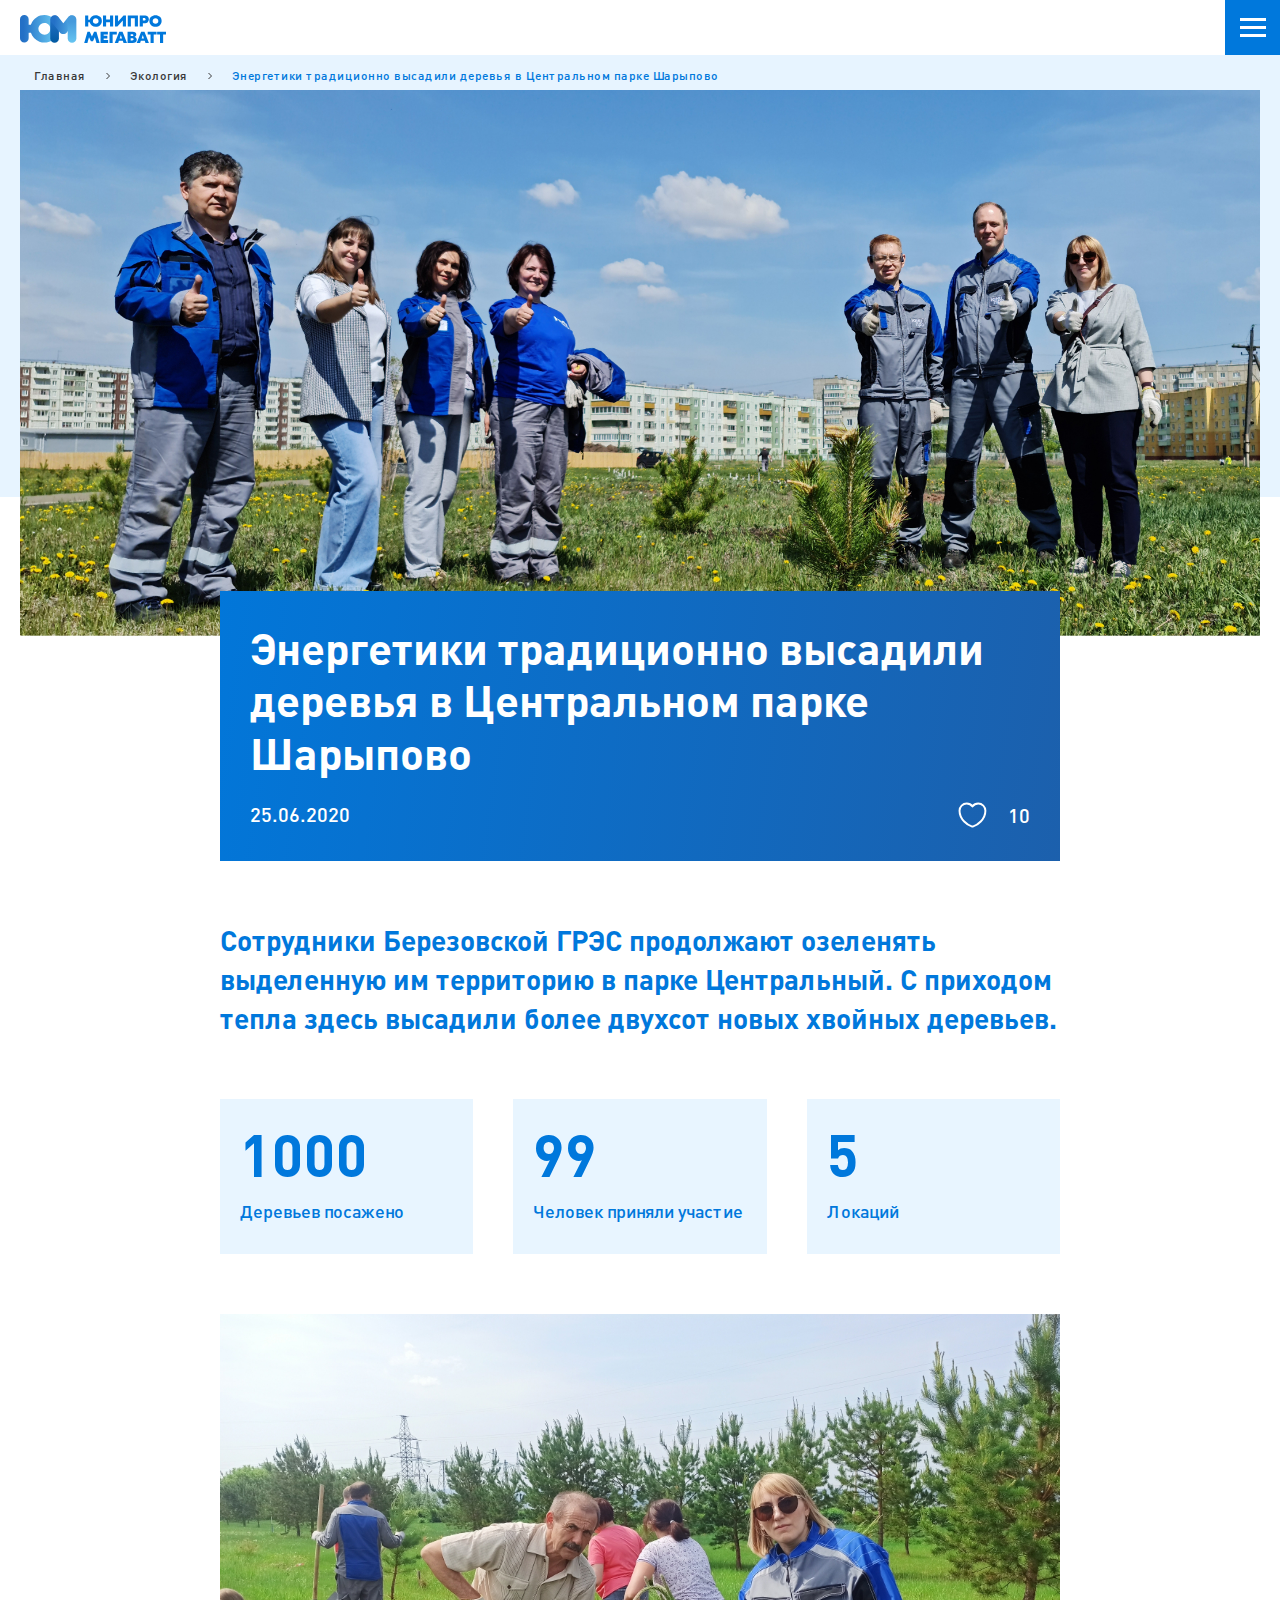
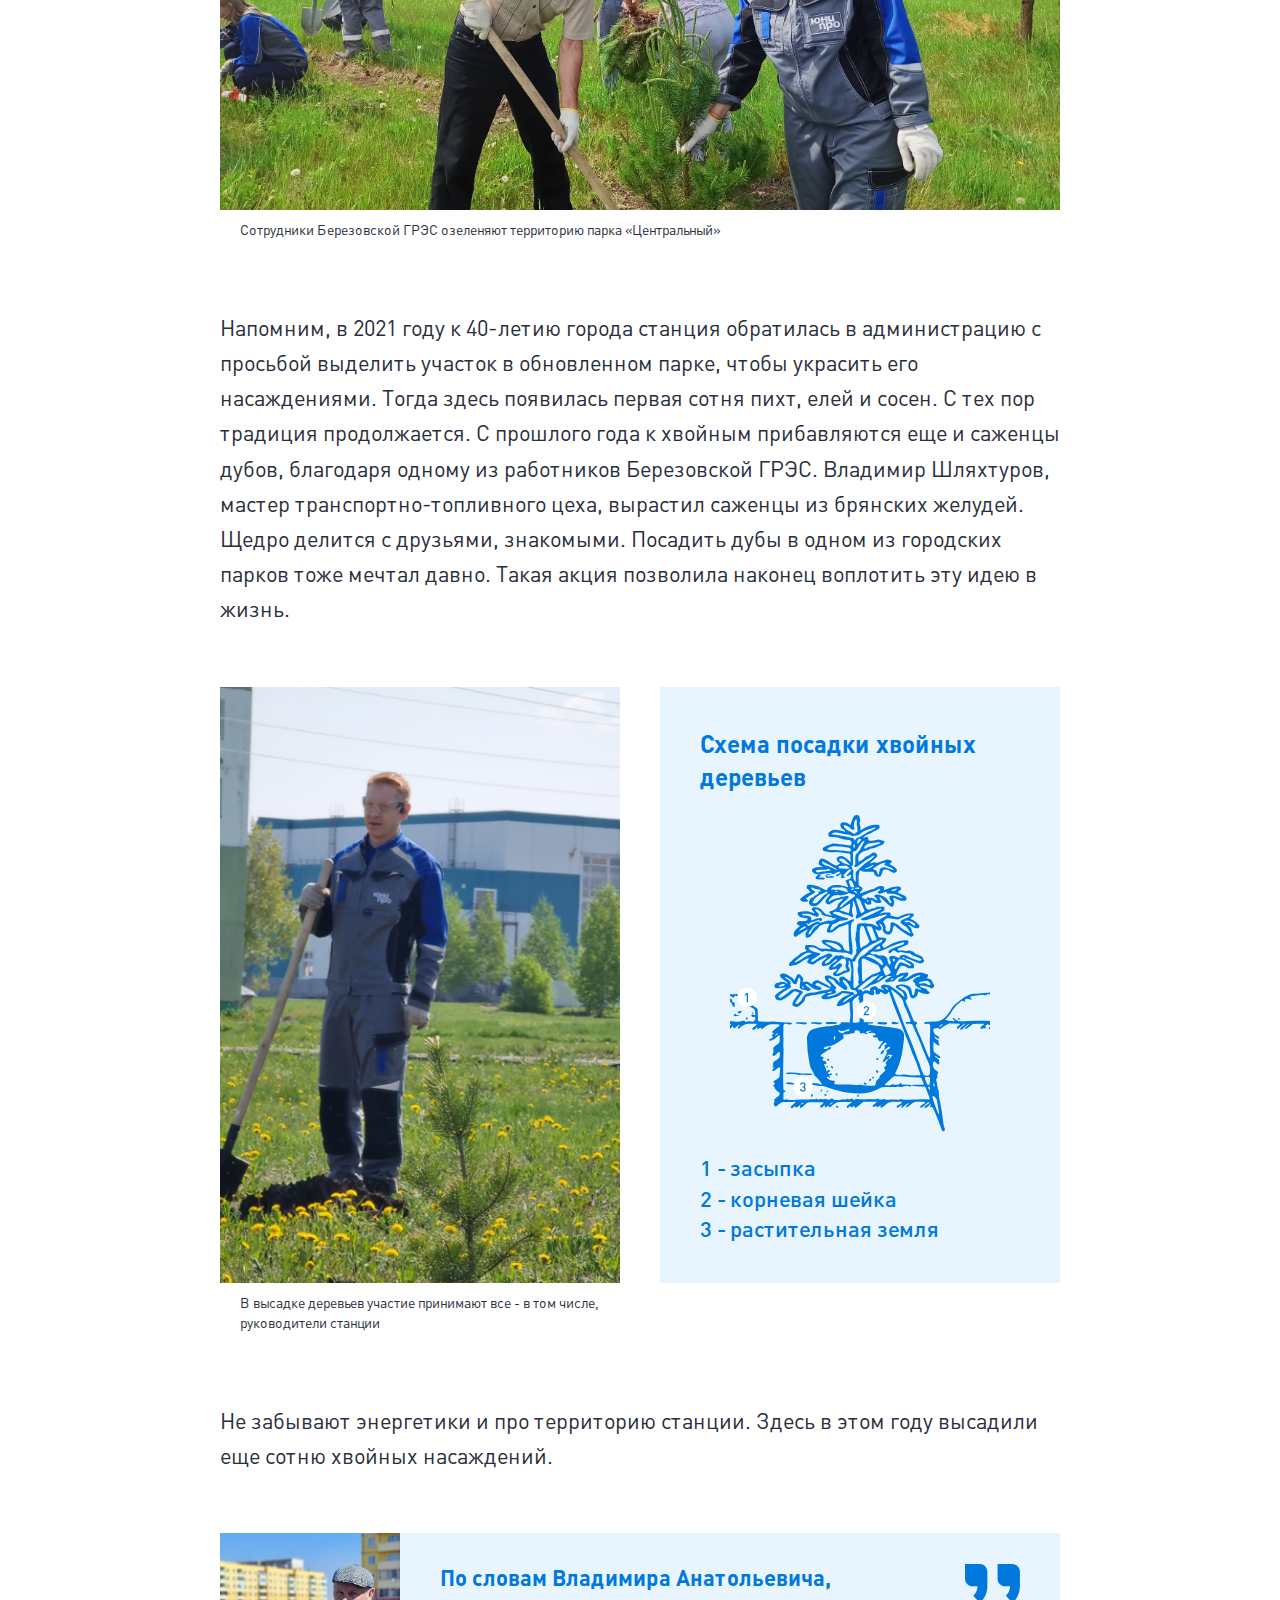
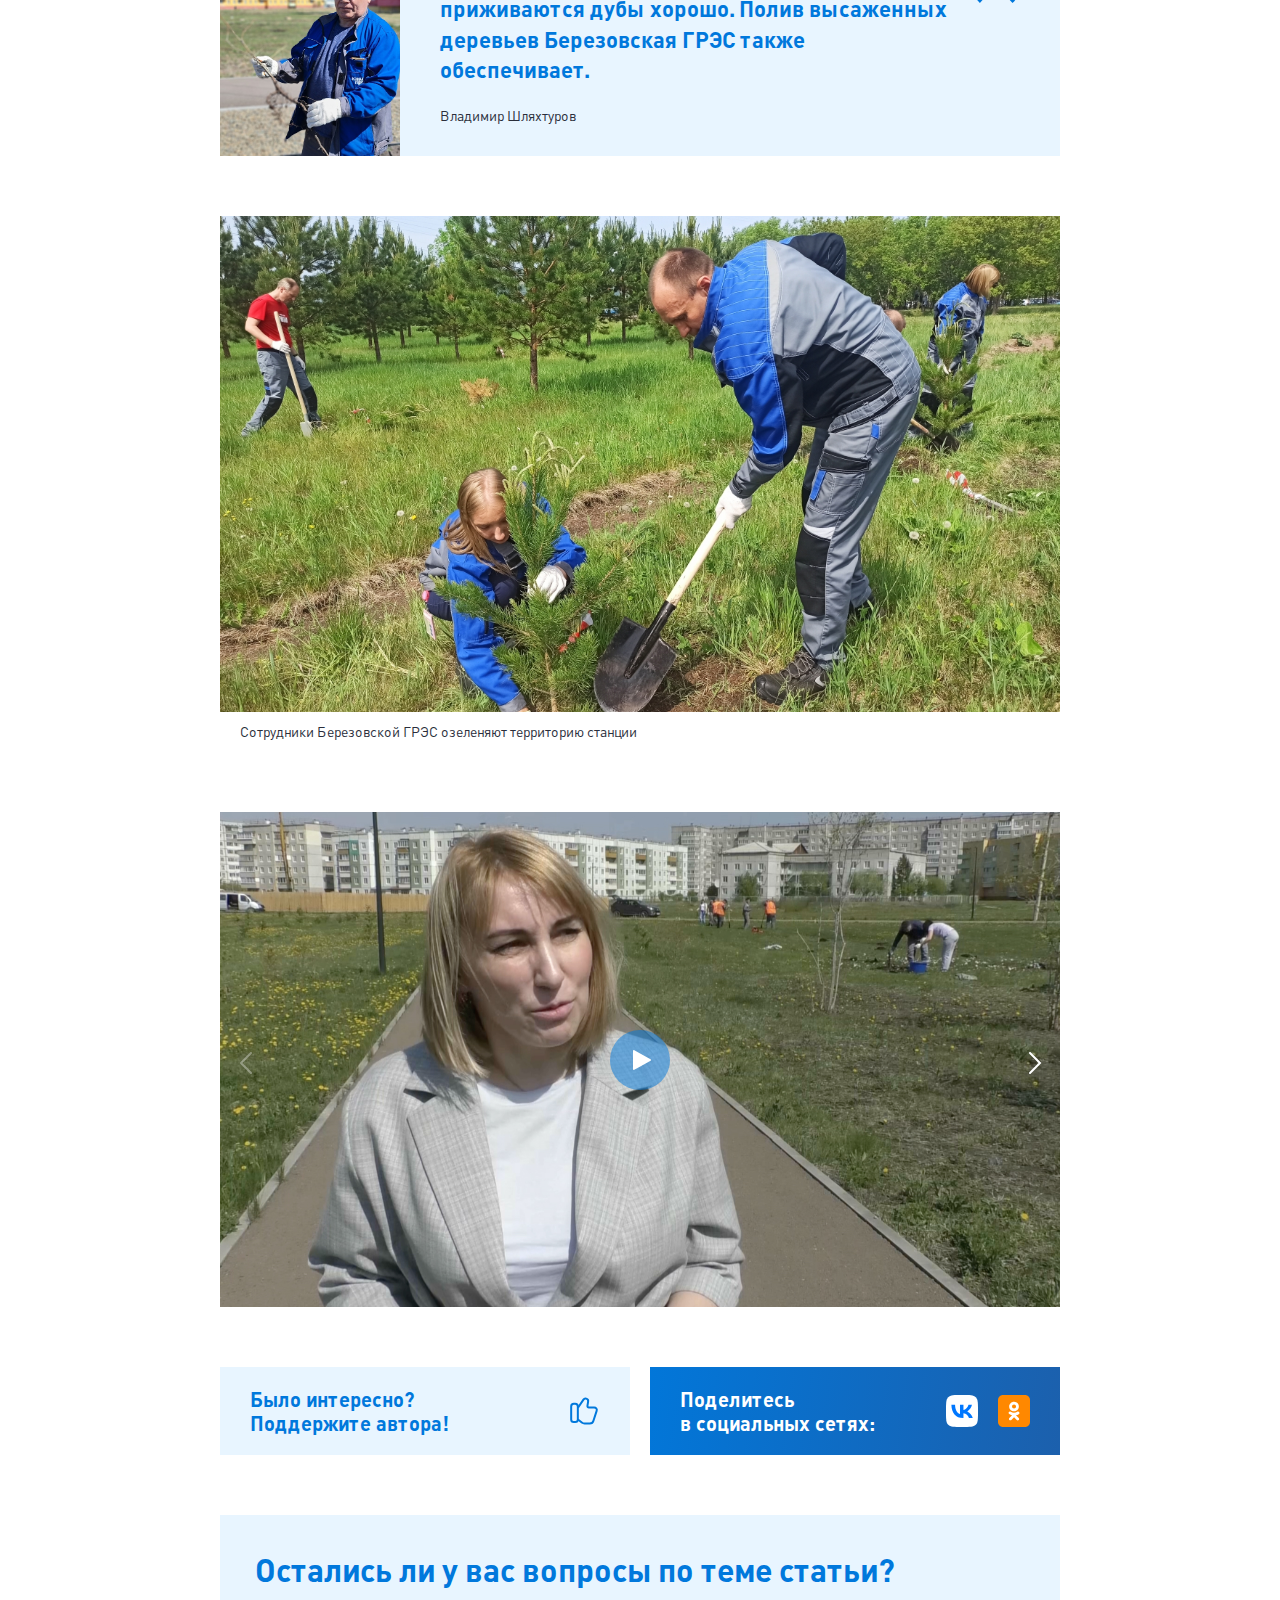
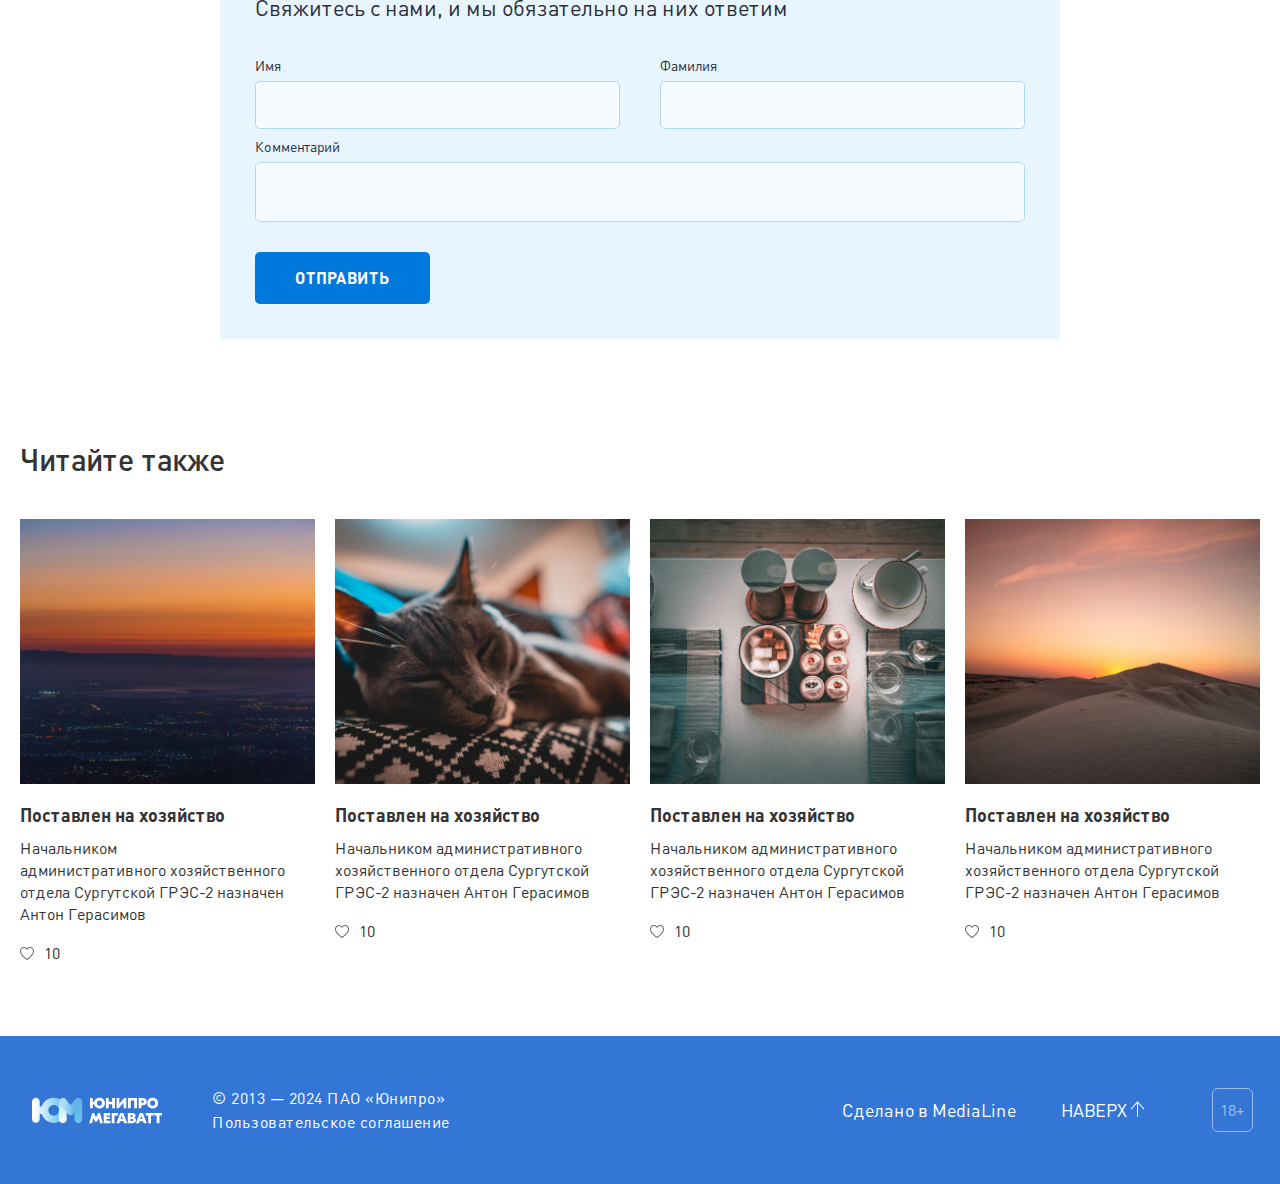
==== commit 08a56b57: "правки" ====
--- a/index_2.html
+++ b/index_2.html
@@ -29,7 +29,7 @@
     <link rel="preload" href="./fonts/DINPro-Light.woff2" as="font" type="font/woff2" crossorigin="anonymous">
     <link rel="stylesheet" href="vendors/fancybox/fancybox.css">
     <link rel="stylesheet" href="vendors/swiper/swiper-bundle.min.css">
-    <link rel="stylesheet" href="css/common2.css">
+    <link rel="stylesheet" href="css/common2.css?v=1">
 </head>
 
 <body>
@@ -69,244 +69,250 @@
         </div>
     </header>
     <main>
-        <section>
-            <div class='article_head'>
-                <div class='container'>
-                    <ul class="breadcrumb aos-init" data-aos="fade-down">
-                        <li class="breadcrumb_item">
-                            <a href="/" class="breadcrumb_link">Главная</a>
-                            <span class="breadcrumb_pipe"></span>
+        <article class='article'>
+            <section>
+                <div class='article_head'>
+                    <div class='container'>
+                        <ul class="breadcrumb aos-init" data-aos="fade-down">
+                            <li class="breadcrumb_item">
+                                <a href="/" class="breadcrumb_link">Главная</a>
+                                <span class="breadcrumb_pipe"></span>
+                            </li>
+                            <li class="breadcrumb_item">
+                                <a href="/" class="breadcrumb_link">Экология</a>
+                                <span class="breadcrumb_pipe"></span>
+                            </li>
+                            <li class="breadcrumb_item">
+                                <span class="breadcrumb_link">Энергетики традиционно высадили деревья в Центральном
+                                    парке
+                                    Шарыпово</span>
+                            </li>
+                        </ul>
+                        <div class='article_head_bg'><img src="img/article_head.jpg" alt=""></div>
+
+                    </div>
+                </div>
+            </section>
+            <div class='container'>
+                <div class='article_block'>
+                    <div class='article_block_title article_block_item'>
+                        <h1>Энергетики традиционно высадили деревья в Центральном парке Шарыпово</h1>
+                        <div class='article_block_title_bottom'>
+                            <span class='date'>25.06.2020</span>
+                            <div class='likes_block'>
+                                <img src="img/heart.svg" alt="">
+                                10
+                            </div>
+                        </div>
+                    </div>
+                    <div class='subtitle article_block_item'>
+                        <p>
+                            Сотрудники Березовской ГРЭС продолжают озеленять выделенную им территорию в
+                            парке Центральный. С приходом тепла здесь высадили более двухсот новых хвойных деревьев.
+                        </p>
+                    </div>
+                    <div class='blue_block_numbers article_block_item'>
+                        <div class='blue_block'>
+                            <span class='number'>1000</span>
+                            <span class='title'>Деревьев посажено</span>
+                        </div>
+                        <div class='blue_block'>
+                            <span class='number'>99</span>
+                            <span class='title'>Человек приняли участие</span>
+                        </div>
+                        <div class='blue_block'>
+                            <span class='number'>5</span>
+                            <span class='title'>Локаций</span>
+                        </div>
+                    </div>
+                    <div class='img_block article_block_item'>
+                        <div class='img'><img src="img/img_1.jpg" alt=""></div>
+                        <div class='text '>Сотрудники Березовской ГРЭС озеленяют территорию парка «Центральный»</div>
+                    </div>
+                    <p>Напомним, в 2021 году к 40-летию города станция обратилась в администрацию с просьбой выделить
+                        участок в обновленном парке, чтобы украсить его насаждениями. Тогда здесь появилась первая сотня
+                        пихт, елей и сосен. С тех пор традиция продолжается. С прошлого года к хвойным прибавляются еще
+                        и саженцы дубов, благодаря одному из работников Березовской ГРЭС. Владимир Шляхтуров, мастер
+                        транспортно-топливного цеха, вырастил саженцы из брянских желудей. Щедро делится с друзьями,
+                        знакомыми. Посадить дубы в одном из городских парков тоже мечтал давно. Такая акция позволила
+                        наконец воплотить эту идею в жизнь.
+                    </p>
+                    <div class='imgs_block article_block_item'>
+                        <div class='imgs_block_item'>
+                            <div class='img'><img src="img/img_2.jpg" alt=""></div>
+                            <div class='text '>В высадке деревьев участие принимают все - в том числе, руководители
+                                станции
+                            </div>
+                        </div>
+                        <div class='imgs_block_item'>
+                            <div class='blue_block_img_wrapper'>
+                                <div class='blue_block blue_block_img'>
+                                    <span class='title'>Схема посадки хвойных деревьев</span>
+                                    <img src="img/Layer_1.svg" alt="">
+                                    <div class='text'>1 - засыпка<br>2 - корневая шейка<br>3 - растительная земля</div>
+                                </div>
+                            </div>
+                        </div>
+                    </div>
+                    <p>
+                        Не забывают энергетики и про территорию станции. Здесь в этом году высадили еще сотню хвойных
+                        насаждений. 
+                    </p>
+                    <blockquote class="quote article_block_item">
+                        <img src="img/img_3.jpg" alt="">
+                        <div class='quote_block'>
+                            <div class='title'>
+                                По словам Владимира Анатольевича, приживаются дубы хорошо. Полив высаженных деревьев
+                                Березовская
+                                ГРЭС также обеспечивает.
+                            </div>
+                            <div class='text'>
+                                <img src="img/img_3.jpg" alt="">
+                                Владимир Шляхтуров
+                            </div>
+                        </div>
+                    </blockquote>
+                    <div class='img_block article_block_item'>
+                        <div class='img'><img src="img/img_4.jpg" alt=""></div>
+                        <div class='text '>Сотрудники Березовской ГРЭС озеленяют территорию станции</div>
+                    </div>
+                    <div class='swiper slider_gallery article_block_item'>
+                        <div class='swiper-wrapper'>
+                            <a class='swiper-slide video_slide' href="img/img_5.jpg" data-fancybox="slider_1">
+                                <div class='video_block'>
+                                    <div class='img'><img src="img/img_5.jpg" alt=""></div>
+                                </div>
+                            </a>
+                            <a class='swiper-slide' href="img/img_6.jpg" data-fancybox="slider_1">
+                                <div class='video_block'>
+                                    <div class='img'><img src="img/img_6.jpg" alt=""></div>
+                                </div>
+                            </a>
+                            <a class='swiper-slide' href="img/img_7.jpg" data-fancybox="slider_1">
+                                <div class='video_block'>
+                                    <div class='img'><img src="img/img_7.jpg" alt=""></div>
+                                </div>
+                            </a>
+                        </div>
+                        <div class='swiper-button-prev'></div>
+                        <div class='swiper-button-next'></div>
+                    </div>
+                    <div class='article_info article_block_item'>
+                        <div class='article_info_col'>
+                            <div class='article_info_like'>
+                                <div class='article_info_like_one article_info_item'>
+                                    <div>Было интересно? <br> Поддержите автора!</div>
+                                    <div class='article_info_item_imgs'>
+                                        <img src="img/like.svg" alt="">
+                                    </div>
+                                </div>
+                                <div class='article_info_like_two article_info_item'>
+                                    <div>Спасибо!</div>
+                                    <div class='article_info_item_imgs'>
+                                        <img src="img/like_2.svg" alt="">
+                                    </div>
+                                </div>
+                            </div>
+                        </div>
+                        <div class='article_info_col'>
+                            <div class='article_info_item article_info_share'>
+                                <div>Поделитесь<br> в социальных сетях:</div>
+                                <div class='article_info_item_imgs'>
+                                    <a href="#"><img src="img/vk.svg" alt=""></a>
+                                    <a href="#"><img src="img/ok.svg" alt=""></a>
+                                </div>
+                            </div>
+                        </div>
+                    </div>
+                    <div class='article_block_item'>
+                        <form action="#" class='form'>
+                            <div class='form_title_wrapper'>
+                                <div class='form_title'>
+                                    Остались ли у вас вопросы по теме статьи?
+                                </div>
+                                <div class='form_subtitle'>Свяжитесь с нами, и мы обязательно на них ответим</div>
+                            </div>
+                            <div class='form_input_row'>
+                                <label class="form_input_group">
+                                    <span class="form_input_wrapper">
+                                        <span>Имя</span>
+                                        <input type="text" name="name" class="form_input">
+                                    </span>
+                                </label>
+                                <label class="form_input_group">
+                                    <span class="form_input_wrapper">
+                                        <span>Фамилия</span>
+                                        <input type="text" name="name" class="form_input">
+                                    </span>
+                                </label>
+                            </div>
+                            <label class="form_input_group">
+                                <span class="form_input_wrapper">
+                                    <span>Комментарий</span>
+                                    <textarea name="message" class="form_input form_textarea"></textarea>
+                                </span>
+                            </label>
+                            <button class='btn'>Отправить</button>
+                        </form>
+                    </div>
+                </div>
+            </div>
+            <section class="read-more-section">
+                <div class="container">
+                    <h4 class="read-more-section__title">Читайте также</h4>
+                    <ul class="read-more__list">
+                        <li class="read-more__list-col">
+                            <a href="javascript:void(0)" class="read-more__list-item">
+                                <div class="list-item__image">
+                                    <img src="img/Rectangle.jpg" alt="">
+                                </div>
+                                <div class="list-item__title">Поставлен на хозяйство</div>
+                                <div class="list-item__descr">Начальником<br> административного хозяйственного отдела
+                                    Сургутской
+                                    ГРЭС-2 назначен Антон Герасимов</div>
+                                <div class="list-item__likes">10</div>
+                            </a>
                         </li>
-                        <li class="breadcrumb_item">
-                            <a href="/" class="breadcrumb_link">Экология</a>
-                            <span class="breadcrumb_pipe"></span>
+                        <li class="read-more__list-col">
+                            <a href="javascript:void(0)" class="read-more__list-item">
+                                <div class="list-item__image">
+                                    <img src="img/Rectangle2.jpg" alt="">
+                                </div>
+                                <div class="list-item__title">Поставлен на хозяйство</div>
+                                <div class="list-item__descr">Начальником административного хозяйственного отдела
+                                    Сургутской
+                                    ГРЭС-2 назначен Антон Герасимов </div>
+                                <div class="list-item__likes">10</div>
+                            </a>
                         </li>
-                        <li class="breadcrumb_item">
-                            <span class="breadcrumb_link">Энергетики традиционно высадили деревья в Центральном парке
-                                Шарыпово</span>
+                        <li class="read-more__list-col">
+                            <a href="javascript:void(0)" class="read-more__list-item">
+                                <div class="list-item__image">
+                                    <img src="img/Rectangle3.jpg" alt="">
+                                </div>
+                                <div class="list-item__title">Поставлен на хозяйство</div>
+                                <div class="list-item__descr">Начальником административного хозяйственного отдела
+                                    Сургутской
+                                    ГРЭС-2 назначен Антон Герасимов</div>
+                                <div class="list-item__likes">10</div>
+                            </a>
+                        </li>
+                        <li class="read-more__list-col">
+                            <a href="javascript:void(0)" class="read-more__list-item">
+                                <div class="list-item__image">
+                                    <img src="img/Rectangle4.jpg" alt="">
+                                </div>
+                                <div class="list-item__title">Поставлен на хозяйство</div>
+                                <div class="list-item__descr">Начальником административного хозяйственного отдела
+                                    Сургутской
+                                    ГРЭС-2 назначен Антон Герасимов</div>
+                                <div class="list-item__likes">10</div>
+                            </a>
                         </li>
                     </ul>
-                    <div class='article_head_bg'><img src="img/article_head.jpg" alt=""></div>
-
-                </div>
-            </div>
-        </section>
-        <div class='container'>
-            <div class='article_block'>
-                <div class='article_block_title article_block_item'>
-                    <h1>Энергетики традиционно высадили деревья в Центральном парке Шарыпово</h1>
-                    <div class='article_block_title_bottom'>
-                        <span class='date'>25.06.2020</span>
-                        <div class='likes_block'>
-                            <img src="img/heart.svg" alt="">
-                            10
-                        </div>
-                    </div>
-                </div>
-                <div class='subtitle article_block_item'>
-                    <p>
-                        Сотрудники Березовской ГРЭС продолжают озеленять выделенную им территорию в
-                        парке Центральный. С приходом тепла здесь высадили более двухсот новых хвойных деревьев.
-                    </p>
-                </div>
-                <div class='blue_block_numbers article_block_item'>
-                    <div class='blue_block'>
-                        <span class='number'>1000</span>
-                        <span class='title'>Деревьев посажено</span>
-                    </div>
-                    <div class='blue_block'>
-                        <span class='number'>99</span>
-                        <span class='title'>Человек приняли участие</span>
-                    </div>
-                    <div class='blue_block'>
-                        <span class='number'>5</span>
-                        <span class='title'>Локаций</span>
-                    </div>
-                </div>
-                <div class='img_block article_block_item'>
-                    <div class='img'><img src="img/img_1.jpg" alt=""></div>
-                    <div class='text '>Сотрудники Березовской ГРЭС озеленяют территорию парка «Центральный»</div>
-                </div>
-                <p>Напомним, в 2021 году к 40-летию города станция обратилась в администрацию с просьбой выделить
-                    участок в обновленном парке, чтобы украсить его насаждениями. Тогда здесь появилась первая сотня
-                    пихт, елей и сосен. С тех пор традиция продолжается. С прошлого года к хвойным прибавляются еще
-                    и саженцы дубов, благодаря одному из работников Березовской ГРЭС. Владимир Шляхтуров, мастер
-                    транспортно-топливного цеха, вырастил саженцы из брянских желудей. Щедро делится с друзьями,
-                    знакомыми. Посадить дубы в одном из городских парков тоже мечтал давно. Такая акция позволила
-                    наконец воплотить эту идею в жизнь.
-                </p>
-                <div class='imgs_block article_block_item'>
-                    <div class='imgs_block_item'>
-                        <div class='img'><img src="img/img_2.jpg" alt=""></div>
-                        <div class='text '>В высадке деревьев участие принимают все - в том числе, руководители
-                            станции
-                        </div>
-                    </div>
-                    <div class='imgs_block_item'>
-                        <div class='blue_block_img_wrapper'>
-                            <div class='blue_block blue_block_img'>
-                                <span class='title'>Схема посадки хвойных деревьев</span>
-                                <img src="img/Layer_1.svg" alt="">
-                                <div class='text'>1 - засыпка<br>2 - корневая шейка<br>3 - растительная земля</div>
-                            </div>
-                        </div>
-                    </div>
-                </div>
-                <p>
-                    Не забывают энергетики и про территорию станции. Здесь в этом году высадили еще сотню хвойных
-                    насаждений. 
-                </p>
-                <blockquote class="quote article_block_item">
-                    <img src="img/img_3.jpg" alt="">
-                    <div class='quote_block'>
-                        <div class='title'>
-                            По словам Владимира Анатольевича, приживаются дубы хорошо. Полив высаженных деревьев
-                            Березовская
-                            ГРЭС также обеспечивает.
-                        </div>
-                        <div class='text'>
-                            <img src="img/img_3.jpg" alt="">
-                            Владимир Шляхтуров
-                        </div>
-                    </div>
-                </blockquote>
-                <div class='img_block article_block_item'>
-                    <div class='img'><img src="img/img_4.jpg" alt=""></div>
-                    <div class='text '>Сотрудники Березовской ГРЭС озеленяют территорию станции</div>
-                </div>
-                <div class='swiper slider_gallery article_block_item'>
-                    <div class='swiper-wrapper'>
-                        <a class='swiper-slide video_slide' href="img/img_5.jpg" data-fancybox="slider_1">
-                            <div class='video_block'>
-                                <div class='img'><img src="img/img_5.jpg" alt=""></div>
-                            </div>
-                        </a>
-                        <a class='swiper-slide' href="img/img_6.jpg" data-fancybox="slider_1">
-                            <div class='video_block'>
-                                <div class='img'><img src="img/img_6.jpg" alt=""></div>
-                            </div>
-                        </a>
-                        <a class='swiper-slide' href="img/img_7.jpg" data-fancybox="slider_1">
-                            <div class='video_block'>
-                                <div class='img'><img src="img/img_7.jpg" alt=""></div>
-                            </div>
-                        </a>
-                    </div>
-                    <div class='swiper-button-prev'></div>
-                    <div class='swiper-button-next'></div>
-                </div>
-                <div class='article_info article_block_item'>
-                    <div class='article_info_col'>
-                        <div class='article_info_like'>
-                            <div class='article_info_like_one article_info_item'>
-                                <div>Было интересно? <br> Поддержите автора!</div>
-                                <div class='article_info_item_imgs'>
-                                    <img src="img/like.svg" alt="">
-                                </div>
-                            </div>
-                            <div class='article_info_like_two article_info_item'>
-                                <div>Спасибо!</div>
-                                <div class='article_info_item_imgs'>
-                                    <img src="img/like_2.svg" alt="">
-                                </div>
-                            </div>
-                        </div>
-                    </div>
-                    <div class='article_info_col'>
-                        <div class='article_info_item article_info_share'>
-                            <div>Поделитесь<br> в социальных сетях:</div>
-                            <div class='article_info_item_imgs'>
-                                <a href="#"><img src="img/vk.svg" alt=""></a>
-                                <a href="#"><img src="img/ok.svg" alt=""></a>
-                            </div>
-                        </div>
-                    </div>
-                </div>
-                <div class='article_block_item'>
-                    <form action="#" class='form'>
-                        <div class='form_title_wrapper'>
-                            <div class='form_title'>
-                                Остались ли у вас вопросы по теме статьи?
-                            </div>
-                            <div class='form_subtitle'>Свяжитесь с нами, и мы обязательно на них ответим</div>
-                        </div>
-                        <div class='form_input_row'>
-                            <label class="form_input_group">
-                                <span class="form_input_wrapper">
-                                    <span>Имя</span>
-                                    <input type="text" name="name" class="form_input">
-                                </span>
-                            </label>
-                            <label class="form_input_group">
-                                <span class="form_input_wrapper">
-                                    <span>Фамилия</span>
-                                    <input type="text" name="name" class="form_input">
-                                </span>
-                            </label>
-                        </div>
-                        <label class="form_input_group">
-                            <span class="form_input_wrapper">
-                                <span>Комментарий</span>
-                                <textarea name="message" class="form_input form_textarea"></textarea>
-                            </span>
-                        </label>
-                        <button class='btn'>Отправить</button>
-                    </form>
-                </div>
-            </div>
-        </div>
-        <section class="read-more-section">
-            <div class="container">
-                <h4 class="read-more-section__title">Читайте также</h4>
-                <ul class="read-more__list">
-                    <li class="read-more__list-col">
-                        <a href="javascript:void(0)" class="read-more__list-item">
-                            <div class="list-item__image">
-                                <img src="img/Rectangle.jpg" alt="">
-                            </div>
-                            <div class="list-item__title">Поставлен на хозяйство</div>
-                            <div class="list-item__descr">Начальником<br> административного хозяйственного отдела
-                                Сургутской
-                                ГРЭС-2 назначен Антон Герасимов</div>
-                            <div class="list-item__likes">10</div>
-                        </a>
-                    </li>
-                    <li class="read-more__list-col">
-                        <a href="javascript:void(0)" class="read-more__list-item">
-                            <div class="list-item__image">
-                                <img src="img/Rectangle2.jpg" alt="">
-                            </div>
-                            <div class="list-item__title">Поставлен на хозяйство</div>
-                            <div class="list-item__descr">Начальником административного хозяйственного отдела Сургутской
-                                ГРЭС-2 назначен Антон Герасимов </div>
-                            <div class="list-item__likes">10</div>
-                        </a>
-                    </li>
-                    <li class="read-more__list-col">
-                        <a href="javascript:void(0)" class="read-more__list-item">
-                            <div class="list-item__image">
-                                <img src="img/Rectangle3.jpg" alt="">
-                            </div>
-                            <div class="list-item__title">Поставлен на хозяйство</div>
-                            <div class="list-item__descr">Начальником административного хозяйственного отдела Сургутской
-                                ГРЭС-2 назначен Антон Герасимов</div>
-                            <div class="list-item__likes">10</div>
-                        </a>
-                    </li>
-                    <li class="read-more__list-col">
-                        <a href="javascript:void(0)" class="read-more__list-item">
-                            <div class="list-item__image">
-                                <img src="img/Rectangle4.jpg" alt="">
-                            </div>
-                            <div class="list-item__title">Поставлен на хозяйство</div>
-                            <div class="list-item__descr">Начальником административного хозяйственного отдела Сургутской
-                                ГРЭС-2 назначен Антон Герасимов</div>
-                            <div class="list-item__likes">10</div>
-                        </a>
-                    </li>
-                </ul>
-            </div>
-        </section>
+                </div>
+            </section>
+        </article>
     </main>
 
     <footer class="footer">
--- a/css/common2.css
+++ b/css/common2.css
@@ -140,6 +140,8 @@
 
 .header-nav {
   display: flex;
+  margin-left: auto;
+  margin-right: auto;
 }
 
 .header-nav__link {
@@ -333,6 +335,10 @@
 .breadcrumb_item {
   display: flex;
   align-items: center;
+}
+
+span.breadcrumb_link {
+  color: #0078DC;
 }
 
 .breadcrumb_link {
@@ -1321,4 +1327,24 @@
   background-repeat: no-repeat;
   background-position: center;
   background-image: url("data:image/svg+xml;charset=UTF-8,%3csvg width='60' height='60' viewBox='0 0 60 60' fill='none' xmlns='http://www.w3.org/2000/svg'%3e%3ccircle opacity='0.5' cx='30' cy='30' r='30' fill='%230078DC'/%3e%3cpath d='M23.8182 20C23.3663 20 23 20.3731 23 20.8333C23 20.8344 23 20.8355 23 20.8366V30V39.1634C23 39.1645 23 39.1656 23 39.1667C23 39.6269 23.3663 40 23.8182 40C23.9885 39.9995 24.1544 39.9449 24.2928 39.8437L24.2944 39.8454L40.5222 30.7568C40.813 30.6213 40.9996 30.3257 41 30C41.0002 29.6648 40.8031 29.3621 40.4998 29.2318L24.2944 20.1546H24.2928C24.1542 20.0541 23.9883 20 23.8182 20V20Z' fill='white'/%3e%3c/svg%3e ");
+}
+
+.article {
+  position: relative;
+}
+.article::before {
+  content: "";
+  position: absolute;
+  top: 0;
+  z-index: -1;
+  background-color: #e7f4ff;
+  height: 100%;
+  max-height: 442px;
+  right: 0;
+  left: 0;
+}
+
+main {
+  display: flex;
+  flex-direction: column;
 }